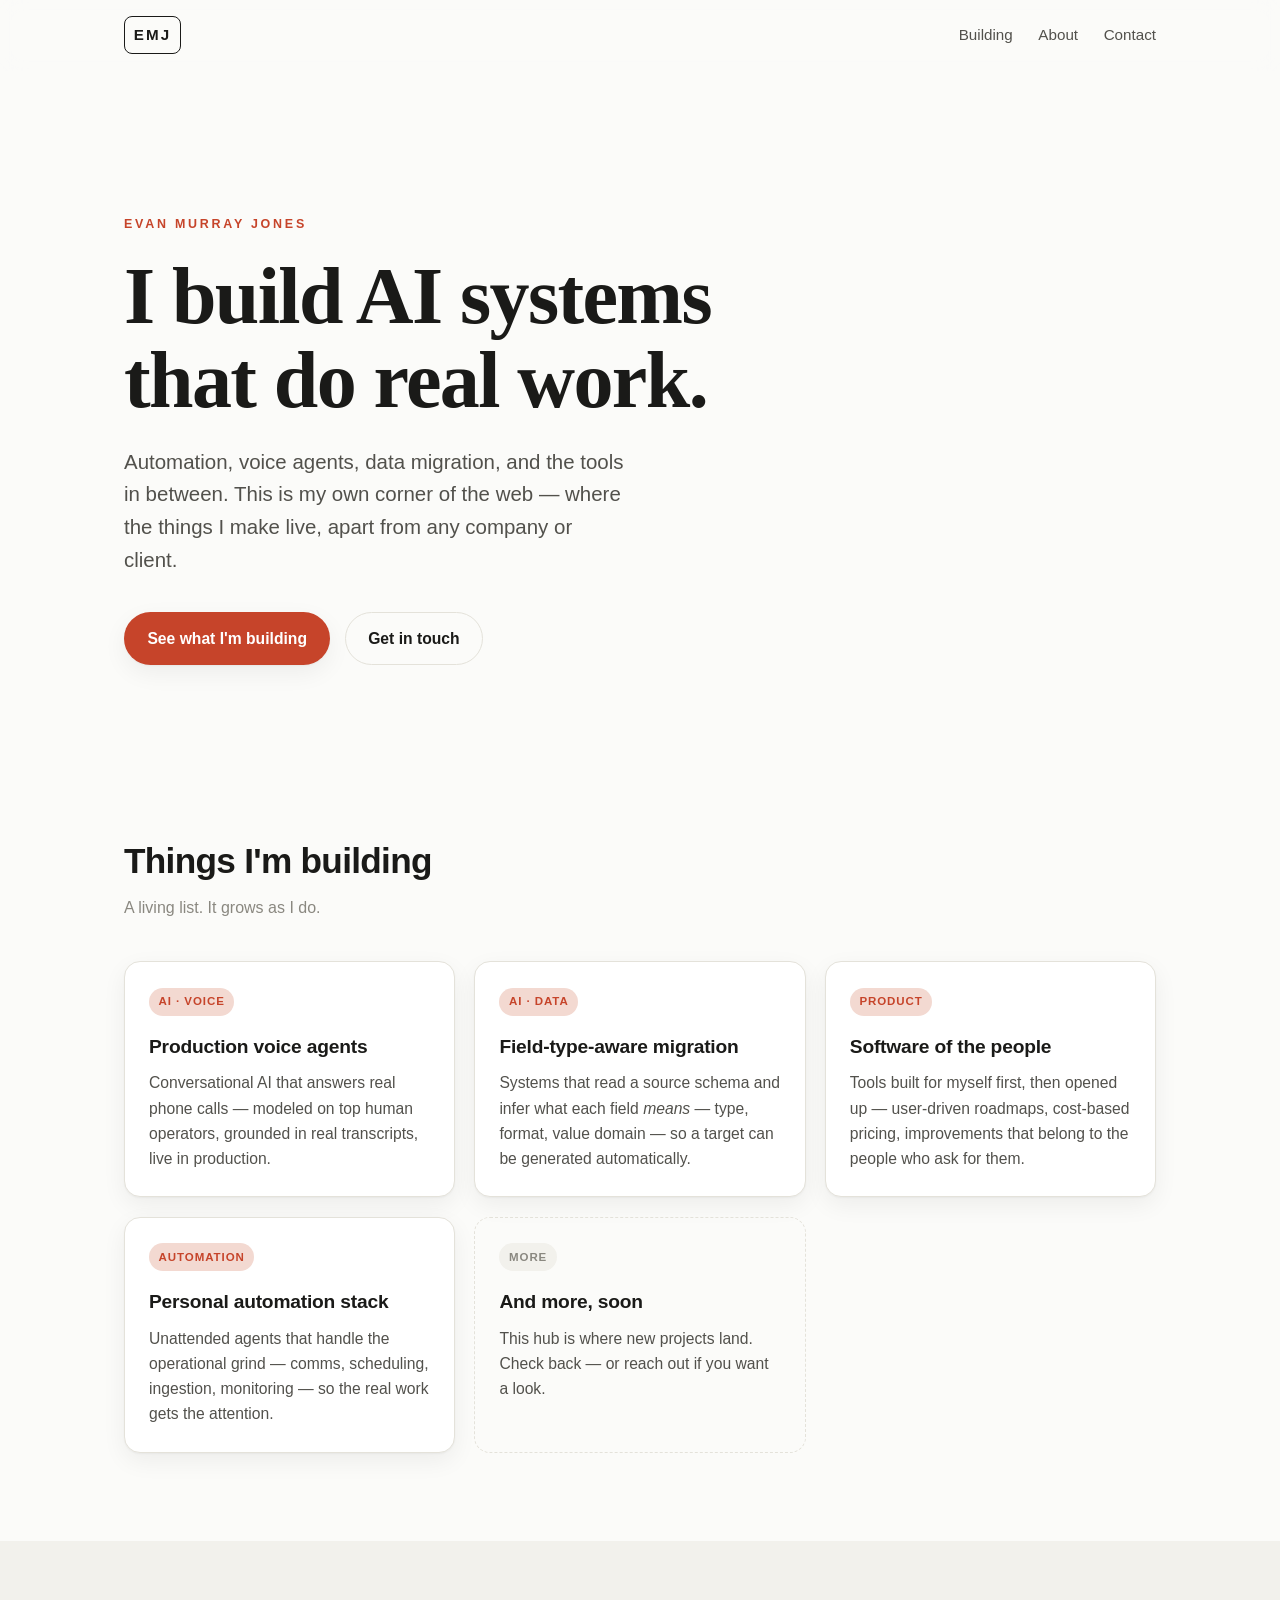
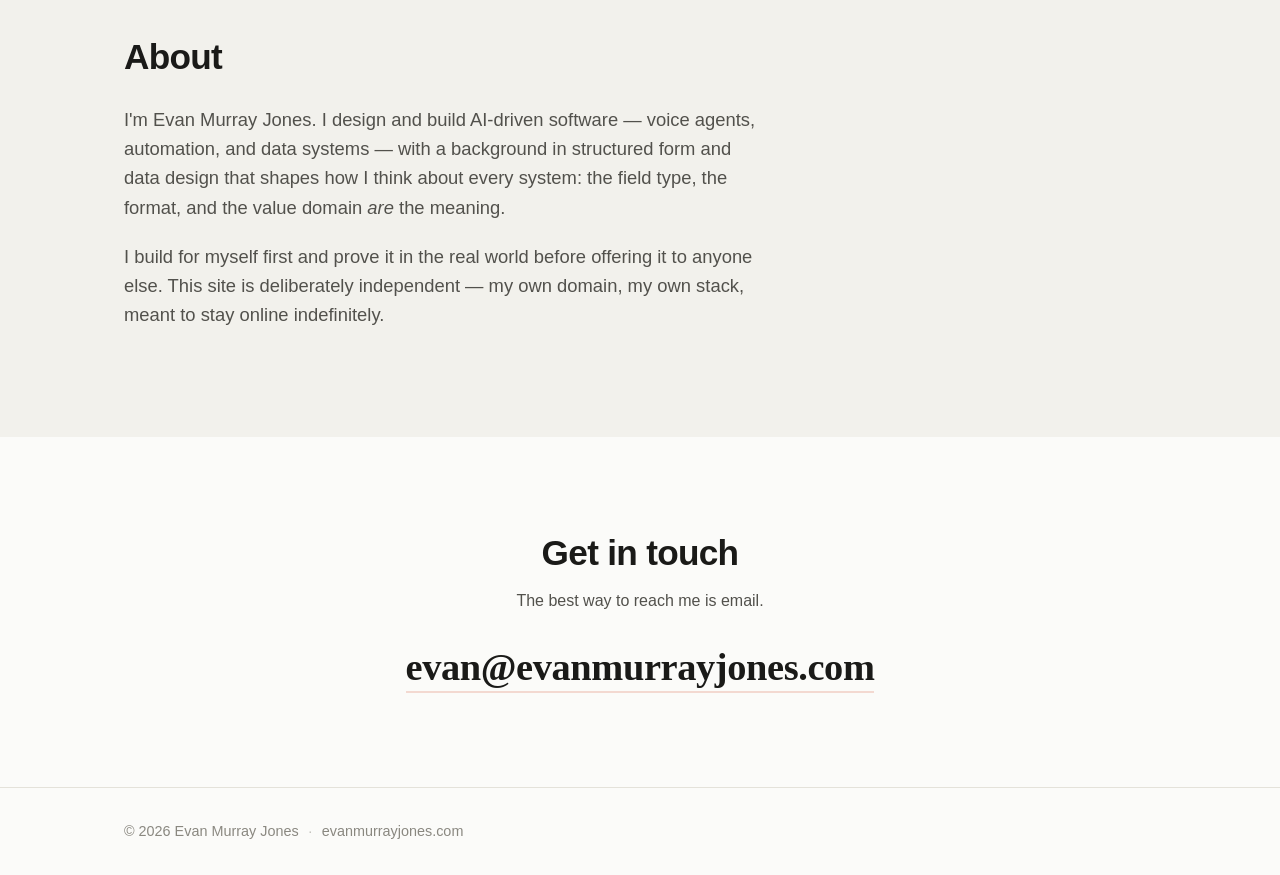
==== index.html @ 3e1c631c "Initial site: personal hub landing for evanmurrayjones.com Static, no-build HTML/CSS. Light/dark awa" ====
<!doctype html>
<html lang="en">
<head>
  <meta charset="utf-8" />
  <meta name="viewport" content="width=device-width, initial-scale=1" />
  <title>Evan Murray Jones</title>
  <meta name="description" content="Evan Murray Jones — builder of AI systems and automation. Personal home for the things I make." />
  <meta name="author" content="Evan Murray Jones" />

  <!-- Open Graph / social -->
  <meta property="og:type" content="website" />
  <meta property="og:title" content="Evan Murray Jones" />
  <meta property="og:description" content="Builder of AI systems and automation. Personal home for the things I make." />
  <meta property="og:url" content="https://evanmurrayjones.com" />

  <link rel="icon" href="data:image/svg+xml,<svg xmlns='http://www.w3.org/2000/svg' viewBox='0 0 100 100'><text y='.9em' font-size='90'>⚡</text></svg>" />
  <link rel="preconnect" href="https://fonts.googleapis.com" />
  <link rel="stylesheet" href="styles.css" />
</head>
<body>
  <a class="skip" href="#main">Skip to content</a>

  <header class="site-header">
    <nav class="nav" aria-label="Primary">
      <a class="brand" href="/">EMJ</a>
      <div class="nav-links">
        <a href="#building">Building</a>
        <a href="#about">About</a>
        <a href="#contact">Contact</a>
      </div>
    </nav>
  </header>

  <main id="main">
    <!-- HERO -->
    <section class="hero" aria-labelledby="hero-title">
      <p class="eyebrow">Evan Murray Jones</p>
      <h1 id="hero-title">I build AI systems<br />that do real work.</h1>
      <p class="lede">
        Automation, voice agents, data migration, and the tools in between.
        This is my own corner of the web — where the things I make live,
        apart from any company or client.
      </p>
      <div class="hero-actions">
        <a class="btn btn-primary" href="#building">See what I'm building</a>
        <a class="btn btn-ghost" href="mailto:evan@evanmurrayjones.com">Get in touch</a>
      </div>
    </section>

    <!-- BUILDING -->
    <section id="building" class="section" aria-labelledby="building-title">
      <div class="section-head">
        <h2 id="building-title">Things I'm building</h2>
        <p class="section-sub">A living list. It grows as I do.</p>
      </div>

      <div class="grid">
        <article class="card">
          <div class="card-top">
            <span class="tag">AI · Voice</span>
          </div>
          <h3>Production voice agents</h3>
          <p>Conversational AI that answers real phone calls — modeled on top human operators, grounded in real transcripts, live in production.</p>
        </article>

        <article class="card">
          <div class="card-top">
            <span class="tag">AI · Data</span>
          </div>
          <h3>Field-type-aware migration</h3>
          <p>Systems that read a source schema and infer what each field <em>means</em> — type, format, value domain — so a target can be generated automatically.</p>
        </article>

        <article class="card">
          <div class="card-top">
            <span class="tag">Product</span>
          </div>
          <h3>Software of the people</h3>
          <p>Tools built for myself first, then opened up — user-driven roadmaps, cost-based pricing, improvements that belong to the people who ask for them.</p>
        </article>

        <article class="card">
          <div class="card-top">
            <span class="tag">Automation</span>
          </div>
          <h3>Personal automation stack</h3>
          <p>Unattended agents that handle the operational grind — comms, scheduling, ingestion, monitoring — so the real work gets the attention.</p>
        </article>

        <article class="card card-add">
          <div class="card-top">
            <span class="tag tag-muted">More</span>
          </div>
          <h3>And more, soon</h3>
          <p>This hub is where new projects land. Check back — or reach out if you want a look.</p>
        </article>
      </div>
    </section>

    <!-- ABOUT -->
    <section id="about" class="section section-about" aria-labelledby="about-title">
      <div class="about-wrap">
        <h2 id="about-title">About</h2>
        <p>
          I'm Evan Murray Jones. I design and build AI-driven software — voice
          agents, automation, and data systems — with a background in structured
          form and data design that shapes how I think about every system:
          the field type, the format, and the value domain <em>are</em> the meaning.
        </p>
        <p>
          I build for myself first and prove it in the real world before offering
          it to anyone else. This site is deliberately independent — my own domain,
          my own stack, meant to stay online indefinitely.
        </p>
      </div>
    </section>

    <!-- CONTACT -->
    <section id="contact" class="section section-contact" aria-labelledby="contact-title">
      <h2 id="contact-title">Get in touch</h2>
      <p class="contact-lede">The best way to reach me is email.</p>
      <a class="email-link" href="mailto:evan@evanmurrayjones.com">evan@evanmurrayjones.com</a>
    </section>
  </main>

  <footer class="site-footer">
    <div class="footer-inner">
      <span>© <span id="year">2026</span> Evan Murray Jones</span>
      <span class="footer-dot">·</span>
      <span>evanmurrayjones.com</span>
    </div>
  </footer>

  <script>
    document.getElementById('year').textContent = new Date().getFullYear();
  </script>
</body>
</html>
---- styles.css ----
/* ===========================================================
   Evan Murray Jones — personal hub
   Plain CSS, no build step. Light/dark aware.
   =========================================================== */

:root {
  --bg: #fbfbf9;
  --bg-soft: #f2f1ec;
  --surface: #ffffff;
  --text: #1a1a18;
  --text-soft: #52514c;
  --text-faint: #8a8880;
  --border: #e4e2da;
  --accent: #c6442a;        /* warm, confident red-clay */
  --accent-soft: #f3d9d1;
  --ring: rgba(198, 68, 42, 0.35);
  --shadow: 0 1px 2px rgba(20,20,18,.04), 0 8px 24px rgba(20,20,18,.06);
  --radius: 16px;
  --maxw: 1080px;
  --font: -apple-system, BlinkMacSystemFont, "Segoe UI", Roboto, Helvetica, Arial, sans-serif;
  --serif: "Iowan Old Style", "Palatino Linotype", Palatino, Georgia, "Times New Roman", serif;
}

@media (prefers-color-scheme: dark) {
  :root {
    --bg: #15140f;
    --bg-soft: #1d1c16;
    --surface: #211f19;
    --text: #f3f1ea;
    --text-soft: #c3c0b5;
    --text-faint: #8d8a7e;
    --border: #322f27;
    --accent: #e8714f;
    --accent-soft: #3a241c;
    --ring: rgba(232, 113, 79, 0.4);
    --shadow: 0 1px 2px rgba(0,0,0,.3), 0 10px 30px rgba(0,0,0,.35);
  }
}

* { box-sizing: border-box; }

html { scroll-behavior: smooth; -webkit-text-size-adjust: 100%; }

body {
  margin: 0;
  font-family: var(--font);
  background: var(--bg);
  color: var(--text);
  line-height: 1.6;
  -webkit-font-smoothing: antialiased;
  text-rendering: optimizeLegibility;
}

a { color: inherit; text-decoration: none; }

::selection { background: var(--accent-soft); color: var(--text); }

:focus-visible {
  outline: 3px solid var(--ring);
  outline-offset: 2px;
  border-radius: 6px;
}

.skip {
  position: absolute;
  left: -999px;
  top: 0;
  background: var(--accent);
  color: #fff;
  padding: .6rem 1rem;
  z-index: 100;
}
.skip:focus { left: 1rem; top: 1rem; }

/* ---------- Header / nav ---------- */
.site-header {
  position: sticky;
  top: 0;
  z-index: 40;
  backdrop-filter: saturate(180%) blur(12px);
  background: color-mix(in srgb, var(--bg) 82%, transparent);
  border-bottom: 1px solid transparent;
  transition: border-color .2s;
}
@supports not (backdrop-filter: blur(1px)) {
  .site-header { background: var(--bg); }
}
.nav {
  max-width: var(--maxw);
  margin: 0 auto;
  padding: 1rem 1.5rem;
  display: flex;
  align-items: center;
  justify-content: space-between;
}
.brand {
  font-weight: 800;
  letter-spacing: .14em;
  font-size: .95rem;
  padding: .35rem .55rem;
  border: 1.5px solid var(--text);
  border-radius: 8px;
}
.nav-links { display: flex; gap: 1.6rem; font-size: .95rem; color: var(--text-soft); }
.nav-links a { position: relative; padding: .25rem 0; }
.nav-links a:hover { color: var(--text); }
.nav-links a::after {
  content: "";
  position: absolute;
  left: 0; bottom: -2px;
  width: 0; height: 2px;
  background: var(--accent);
  transition: width .2s ease;
}
.nav-links a:hover::after { width: 100%; }

/* ---------- Layout helpers ---------- */
.section {
  max-width: var(--maxw);
  margin: 0 auto;
  padding: 5.5rem 1.5rem;
}
.section-head { margin-bottom: 2.5rem; }
h2 {
  font-size: clamp(1.6rem, 3vw, 2.2rem);
  margin: 0 0 .4rem;
  letter-spacing: -.02em;
}
.section-sub { color: var(--text-faint); margin: 0; }

/* ---------- Hero ---------- */
.hero {
  max-width: var(--maxw);
  margin: 0 auto;
  padding: clamp(4rem, 12vw, 9rem) 1.5rem clamp(3rem, 7vw, 5rem);
}
.eyebrow {
  text-transform: uppercase;
  letter-spacing: .22em;
  font-size: .78rem;
  font-weight: 600;
  color: var(--accent);
  margin: 0 0 1.2rem;
}
.hero h1 {
  font-family: var(--serif);
  font-weight: 600;
  font-size: clamp(2.6rem, 7vw, 5rem);
  line-height: 1.05;
  letter-spacing: -.02em;
  margin: 0 0 1.5rem;
}
.lede {
  font-size: clamp(1.1rem, 1.6vw, 1.3rem);
  color: var(--text-soft);
  max-width: 44ch;
  margin: 0 0 2.2rem;
}
.hero-actions { display: flex; flex-wrap: wrap; gap: .9rem; }

.btn {
  display: inline-flex;
  align-items: center;
  gap: .5rem;
  padding: .8rem 1.4rem;
  border-radius: 999px;
  font-weight: 600;
  font-size: .98rem;
  border: 1.5px solid transparent;
  transition: transform .12s ease, box-shadow .2s ease, background .2s ease, border-color .2s;
}
.btn:active { transform: translateY(1px); }
.btn-primary { background: var(--accent); color: #fff; box-shadow: var(--shadow); }
.btn-primary:hover { box-shadow: 0 6px 20px var(--ring); }
.btn-ghost { border-color: var(--border); color: var(--text); }
.btn-ghost:hover { border-color: var(--text); }

/* ---------- Building grid ---------- */
.grid {
  display: grid;
  grid-template-columns: repeat(auto-fill, minmax(260px, 1fr));
  gap: 1.2rem;
}
.card {
  background: var(--surface);
  border: 1px solid var(--border);
  border-radius: var(--radius);
  padding: 1.6rem 1.5rem;
  box-shadow: var(--shadow);
  transition: transform .15s ease, border-color .2s ease;
}
.card:hover { transform: translateY(-3px); border-color: color-mix(in srgb, var(--accent) 40%, var(--border)); }
.card-top { margin-bottom: 1rem; }
.tag {
  display: inline-block;
  font-size: .72rem;
  font-weight: 700;
  letter-spacing: .08em;
  text-transform: uppercase;
  color: var(--accent);
  background: var(--accent-soft);
  padding: .3rem .6rem;
  border-radius: 999px;
}
.tag-muted { color: var(--text-faint); background: var(--bg-soft); }
.card h3 { margin: 0 0 .5rem; font-size: 1.2rem; letter-spacing: -.01em; }
.card p { margin: 0; color: var(--text-soft); font-size: .98rem; }
.card-add { border-style: dashed; background: transparent; box-shadow: none; }

/* ---------- About ---------- */
.section-about { background: var(--bg-soft); max-width: none; }
.about-wrap {
  max-width: var(--maxw);
  margin: 0 auto;
  padding: 0;
}
.section-about { padding-left: 0; padding-right: 0; }
.about-wrap { padding: 0 1.5rem; }
.about-wrap h2 { margin-bottom: 1.2rem; }
.about-wrap p {
  font-size: 1.15rem;
  color: var(--text-soft);
  max-width: 62ch;
  margin: 0 0 1.2rem;
}

/* ---------- Contact ---------- */
.section-contact { text-align: center; }
.contact-lede { color: var(--text-soft); margin: 0 0 1.5rem; }
.email-link {
  font-family: var(--serif);
  font-size: clamp(1.4rem, 4vw, 2.4rem);
  font-weight: 600;
  letter-spacing: -.01em;
  border-bottom: 2px solid var(--accent-soft);
  padding-bottom: .15rem;
  transition: border-color .2s;
}
.email-link:hover { border-color: var(--accent); }

/* ---------- Footer ---------- */
.site-footer {
  border-top: 1px solid var(--border);
  color: var(--text-faint);
  font-size: .9rem;
}
.footer-inner {
  max-width: var(--maxw);
  margin: 0 auto;
  padding: 2rem 1.5rem;
  display: flex;
  gap: .6rem;
  align-items: center;
  flex-wrap: wrap;
}
.footer-dot { opacity: .5; }

/* ---------- Motion ---------- */
@media (prefers-reduced-motion: reduce) {
  * { scroll-behavior: auto !important; transition: none !important; }
}

/* ---------- Small screens ---------- */
@media (max-width: 560px) {
  .nav-links { gap: 1rem; font-size: .88rem; }
  .section { padding: 4rem 1.25rem; }
  .btn { flex: 1 1 auto; justify-content: center; }
}
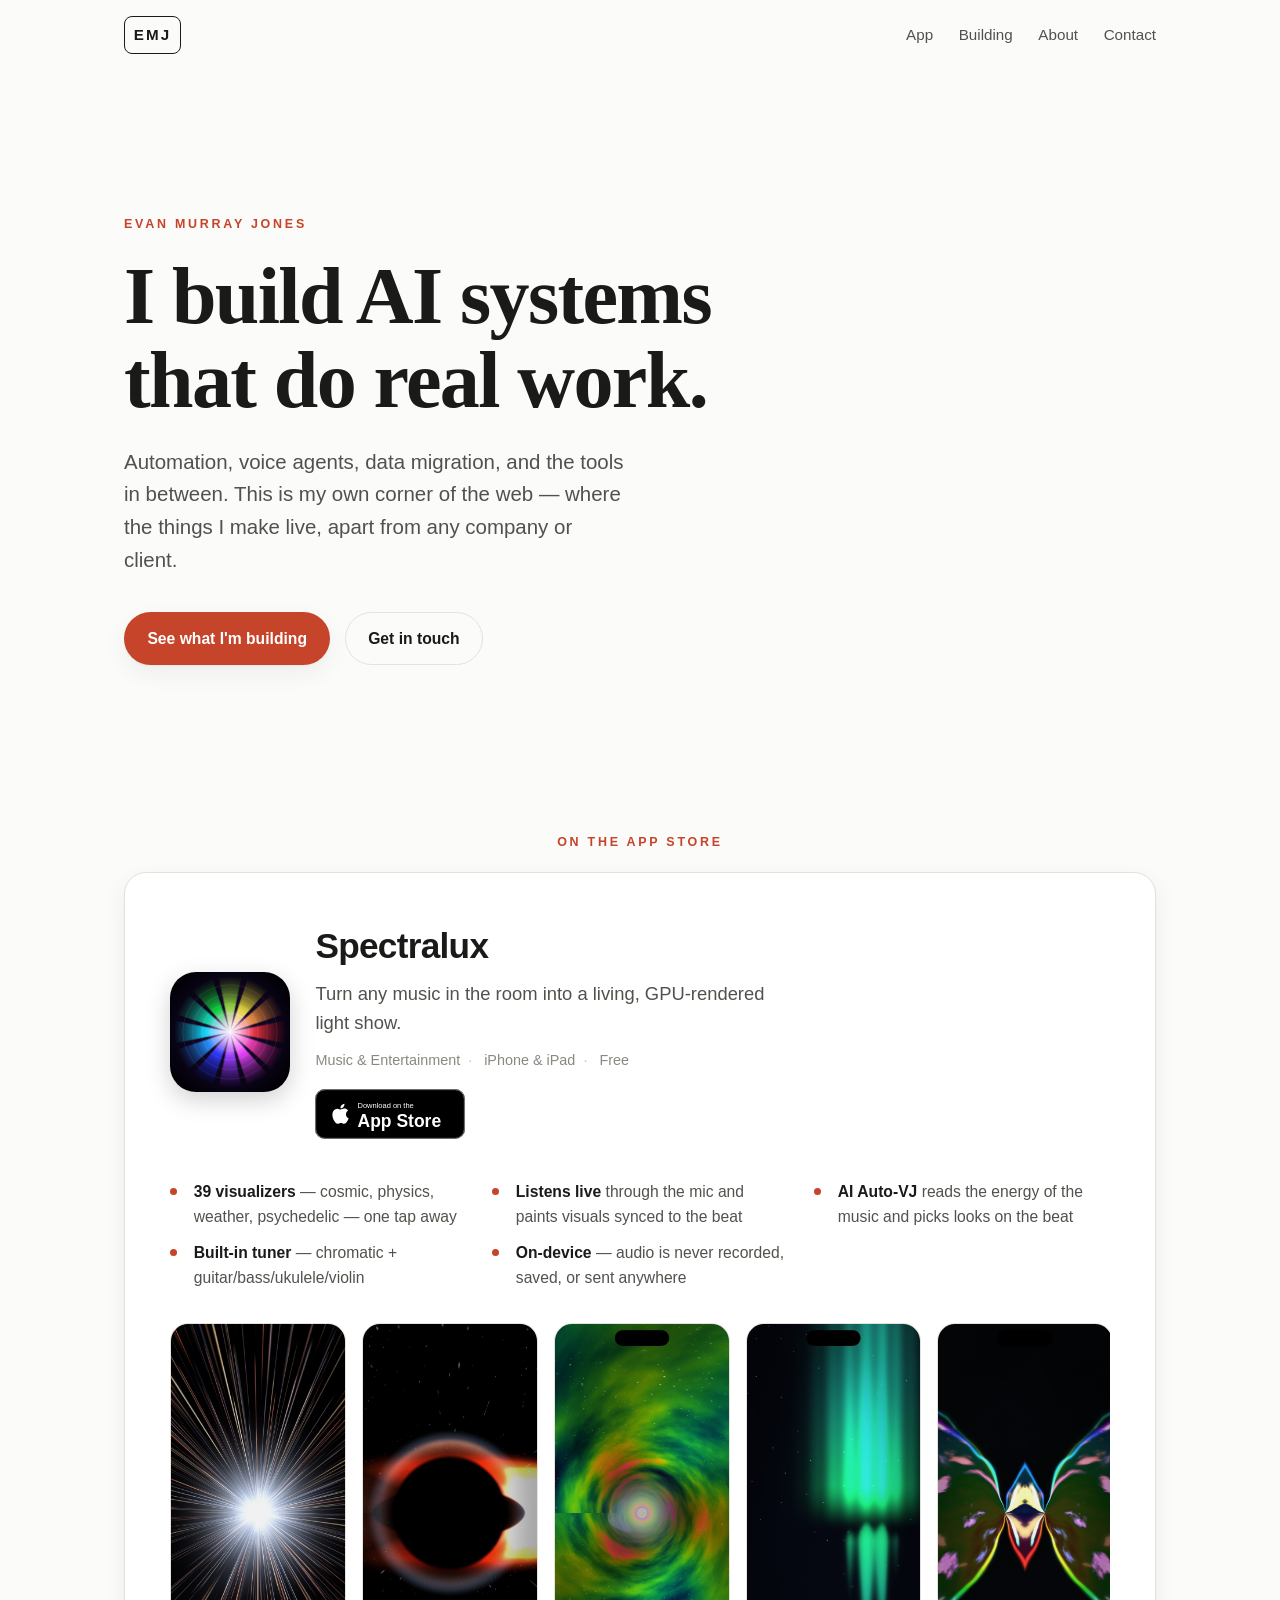
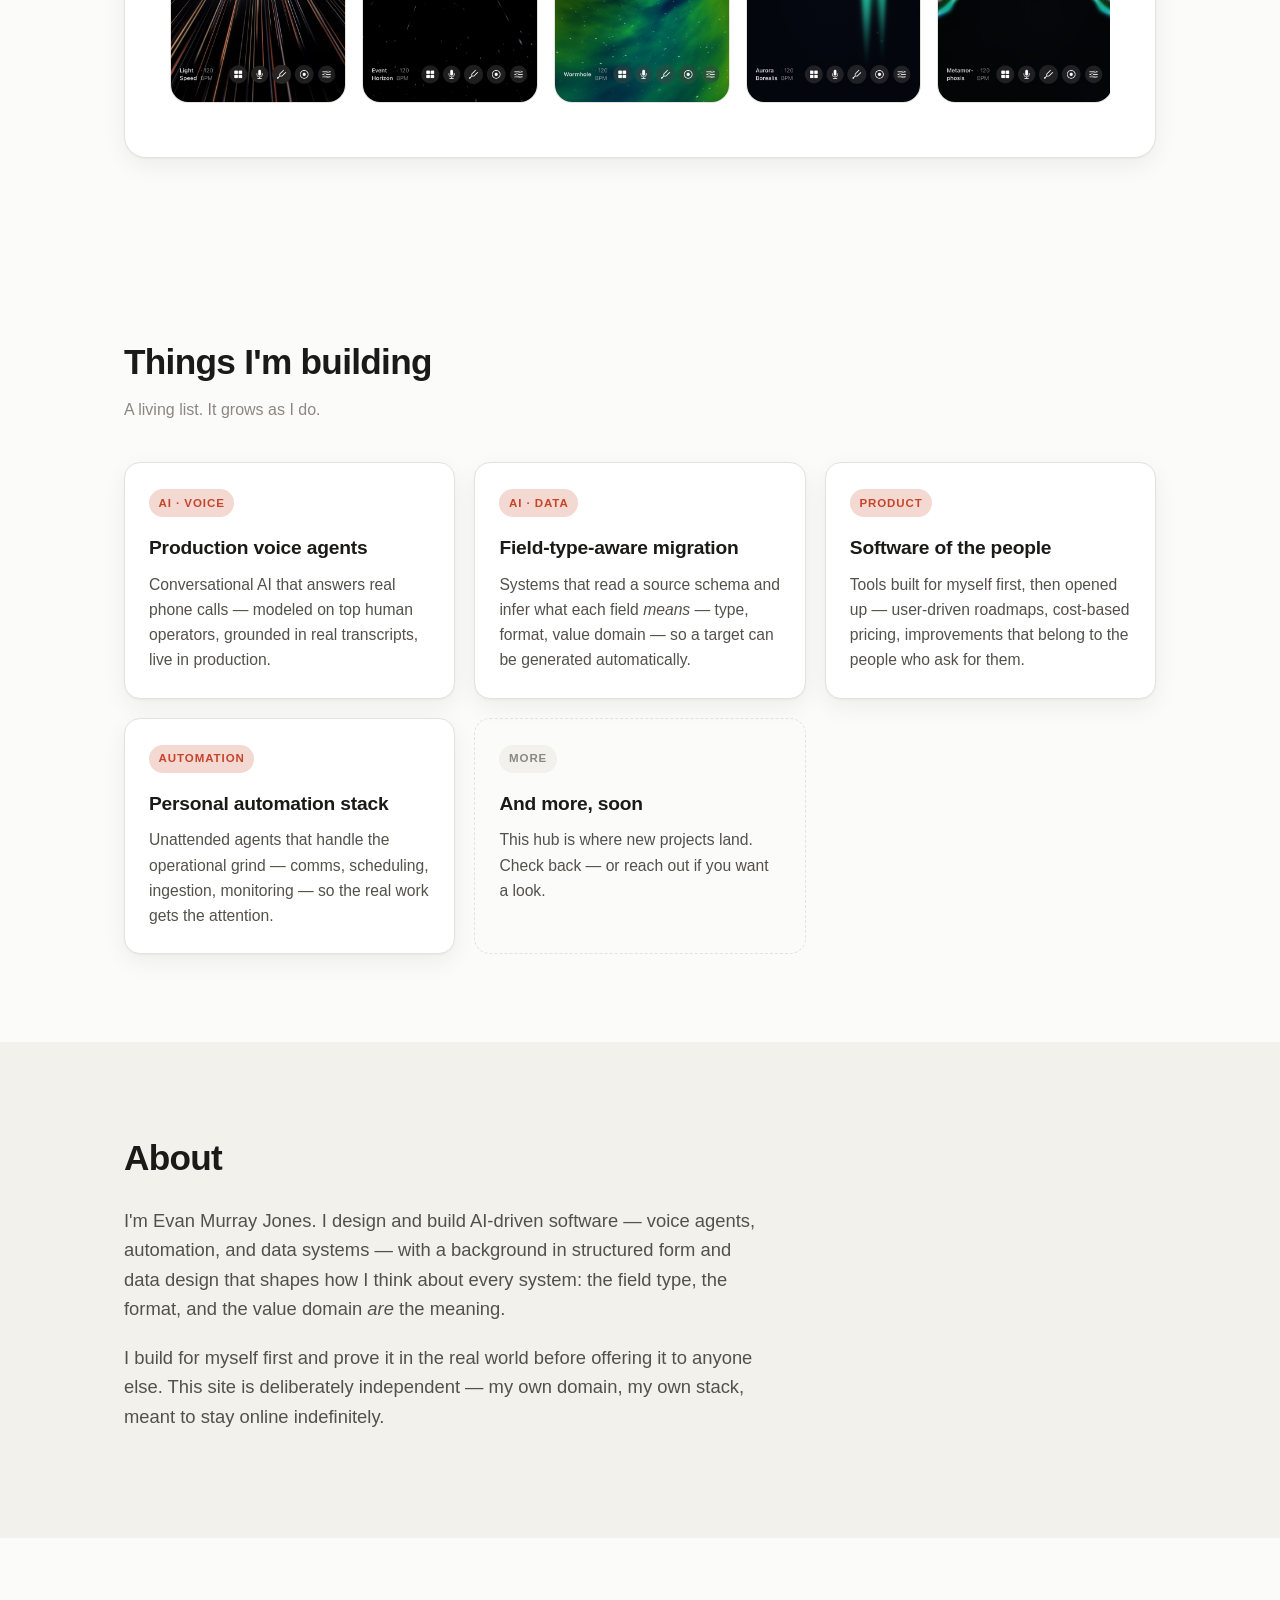
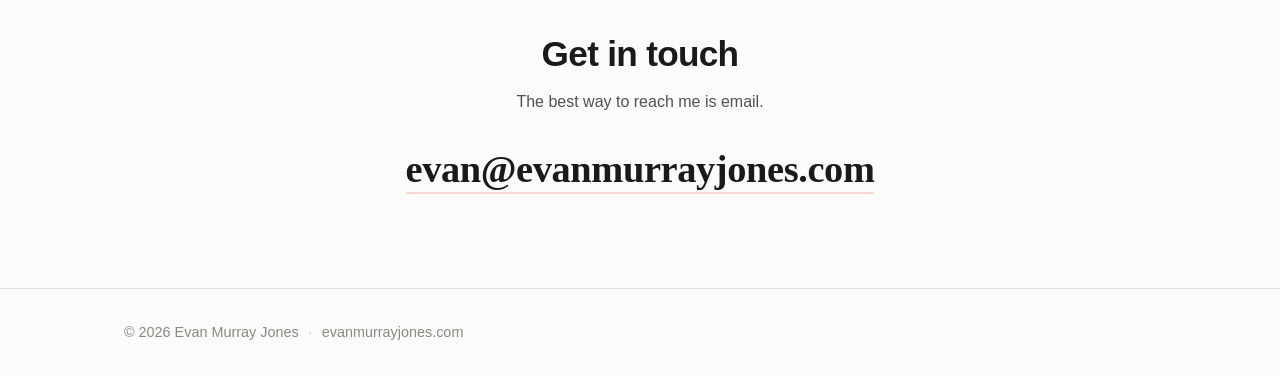
==== commit 41b926b0: "Add Spectralux App Store feature section Icon + screenshots stored locally for durability. Links to " ====
--- a/index.html
+++ b/index.html
@@ -24,6 +24,7 @@
     <nav class="nav" aria-label="Primary">
       <a class="brand" href="/">EMJ</a>
       <div class="nav-links">
+        <a href="#app">App</a>
         <a href="#building">Building</a>
         <a href="#about">About</a>
         <a href="#contact">Contact</a>
@@ -44,6 +45,52 @@
       <div class="hero-actions">
         <a class="btn btn-primary" href="#building">See what I'm building</a>
         <a class="btn btn-ghost" href="mailto:evan@evanmurrayjones.com">Get in touch</a>
+      </div>
+    </section>
+
+    <!-- FEATURED APP -->
+    <section id="app" class="section section-app" aria-labelledby="app-title">
+      <p class="eyebrow eyebrow-center">On the App Store</p>
+      <div class="app-card">
+        <div class="app-head">
+          <img class="app-icon" src="assets/spectralux/icon.png" width="120" height="120"
+               alt="Spectralux app icon" />
+          <div class="app-head-text">
+            <h2 id="app-title">Spectralux</h2>
+            <p class="app-tagline">Turn any music in the room into a living, GPU-rendered light show.</p>
+            <div class="app-meta">
+              <span>Music &amp; Entertainment</span><span class="dot">·</span>
+              <span>iPhone &amp; iPad</span><span class="dot">·</span>
+              <span>Free</span>
+            </div>
+            <a class="appstore-badge" href="https://apps.apple.com/us/app/spectralux/id6820929605"
+               target="_blank" rel="noopener" aria-label="Download Spectralux on the App Store">
+              <svg viewBox="0 0 120 40" width="150" height="50" role="img" aria-hidden="true">
+                <rect width="120" height="40" rx="8" fill="#000"/>
+                <rect x="0.5" y="0.5" width="119" height="39" rx="7.5" fill="none" stroke="#a6a6a6" stroke-width="0.6"/>
+                <path fill="#fff" d="M24.77 20.3c-.02-2.02 1.65-2.99 1.72-3.04-0.94-1.37-2.4-1.56-2.92-1.58-1.24-.13-2.42.73-3.05.73-.63 0-1.6-.72-2.63-.7-1.35.02-2.6.79-3.3 1.99-1.41 2.44-.36 6.05 1.01 8.03.67.97 1.47 2.06 2.51 2.02 1.01-.04 1.39-.65 2.61-.65 1.21 0 1.56.65 2.62.63 1.08-.02 1.77-.98 2.43-1.96.77-1.12 1.09-2.21 1.1-2.27-.02-.01-2.1-.81-2.12-3.21zm-2.01-5.9c.55-.67.92-1.6.82-2.53-.79.03-1.77.53-2.34 1.19-.51.58-.96 1.53-.84 2.42.88.07 1.79-.45 2.36-1.08z"/>
+                <text x="34" y="15" fill="#fff" font-family="-apple-system,Helvetica,Arial,sans-serif" font-size="6">Download on the</text>
+                <text x="34" y="30" fill="#fff" font-family="-apple-system,Helvetica,Arial,sans-serif" font-size="14" font-weight="600">App Store</text>
+              </svg>
+            </a>
+          </div>
+        </div>
+
+        <ul class="app-features">
+          <li><strong>39 visualizers</strong> — cosmic, physics, weather, psychedelic — one tap away</li>
+          <li><strong>Listens live</strong> through the mic and paints visuals synced to the beat</li>
+          <li><strong>AI Auto-VJ</strong> reads the energy of the music and picks looks on the beat</li>
+          <li><strong>Built-in tuner</strong> — chromatic + guitar/bass/ukulele/violin</li>
+          <li><strong>On-device</strong> — audio is never recorded, saved, or sent anywhere</li>
+        </ul>
+
+        <div class="app-shots" aria-label="Spectralux screenshots">
+          <img src="assets/spectralux/shot1.jpg" loading="lazy" alt="Spectralux visualizer screenshot" />
+          <img src="assets/spectralux/shot2.jpg" loading="lazy" alt="Spectralux visualizer screenshot" />
+          <img src="assets/spectralux/shot3.jpg" loading="lazy" alt="Spectralux visualizer screenshot" />
+          <img src="assets/spectralux/shot4.jpg" loading="lazy" alt="Spectralux visualizer screenshot" />
+          <img src="assets/spectralux/shot5.jpg" loading="lazy" alt="Spectralux visualizer screenshot" />
+        </div>
       </div>
     </section>
 
--- a/styles.css
+++ b/styles.css
@@ -175,6 +175,76 @@
 .btn-ghost { border-color: var(--border); color: var(--text); }
 .btn-ghost:hover { border-color: var(--text); }
 
+/* ---------- Featured app ---------- */
+.eyebrow-center { text-align: center; }
+.app-card {
+  background: var(--surface);
+  border: 1px solid var(--border);
+  border-radius: 22px;
+  box-shadow: var(--shadow);
+  padding: clamp(1.6rem, 4vw, 2.8rem);
+}
+.app-head {
+  display: flex;
+  gap: 1.6rem;
+  align-items: center;
+  flex-wrap: wrap;
+}
+.app-icon {
+  width: 120px; height: 120px;
+  border-radius: 26px;
+  box-shadow: 0 8px 24px rgba(0,0,0,.18);
+  flex: 0 0 auto;
+}
+.app-head-text { flex: 1 1 320px; min-width: 260px; }
+.app-head-text h2 { margin: 0 0 .3rem; }
+.app-tagline { font-size: 1.15rem; color: var(--text-soft); margin: 0 0 .7rem; max-width: 46ch; }
+.app-meta { color: var(--text-faint); font-size: .9rem; margin-bottom: 1.1rem; }
+.app-meta .dot { margin: 0 .5rem; opacity: .5; }
+.appstore-badge { display: inline-block; transition: transform .12s ease; }
+.appstore-badge:hover { transform: translateY(-2px); }
+
+.app-features {
+  list-style: none;
+  padding: 0;
+  margin: 2rem 0 0;
+  display: grid;
+  grid-template-columns: repeat(auto-fit, minmax(240px, 1fr));
+  gap: .7rem 1.6rem;
+}
+.app-features li {
+  position: relative;
+  padding-left: 1.5rem;
+  color: var(--text-soft);
+  font-size: .98rem;
+}
+.app-features li::before {
+  content: "";
+  position: absolute; left: 0; top: .55em;
+  width: 7px; height: 7px; border-radius: 50%;
+  background: var(--accent);
+}
+.app-features strong { color: var(--text); font-weight: 600; }
+
+.app-shots {
+  display: flex;
+  gap: 1rem;
+  margin-top: 2rem;
+  overflow-x: auto;
+  padding-bottom: .6rem;
+  scroll-snap-type: x mandatory;
+  -webkit-overflow-scrolling: touch;
+}
+.app-shots img {
+  height: 380px;
+  width: auto;
+  border-radius: 18px;
+  border: 1px solid var(--border);
+  flex: 0 0 auto;
+  scroll-snap-align: start;
+  background: #000;
+}
+
 /* ---------- Building grid ---------- */
 .grid {
   display: grid;
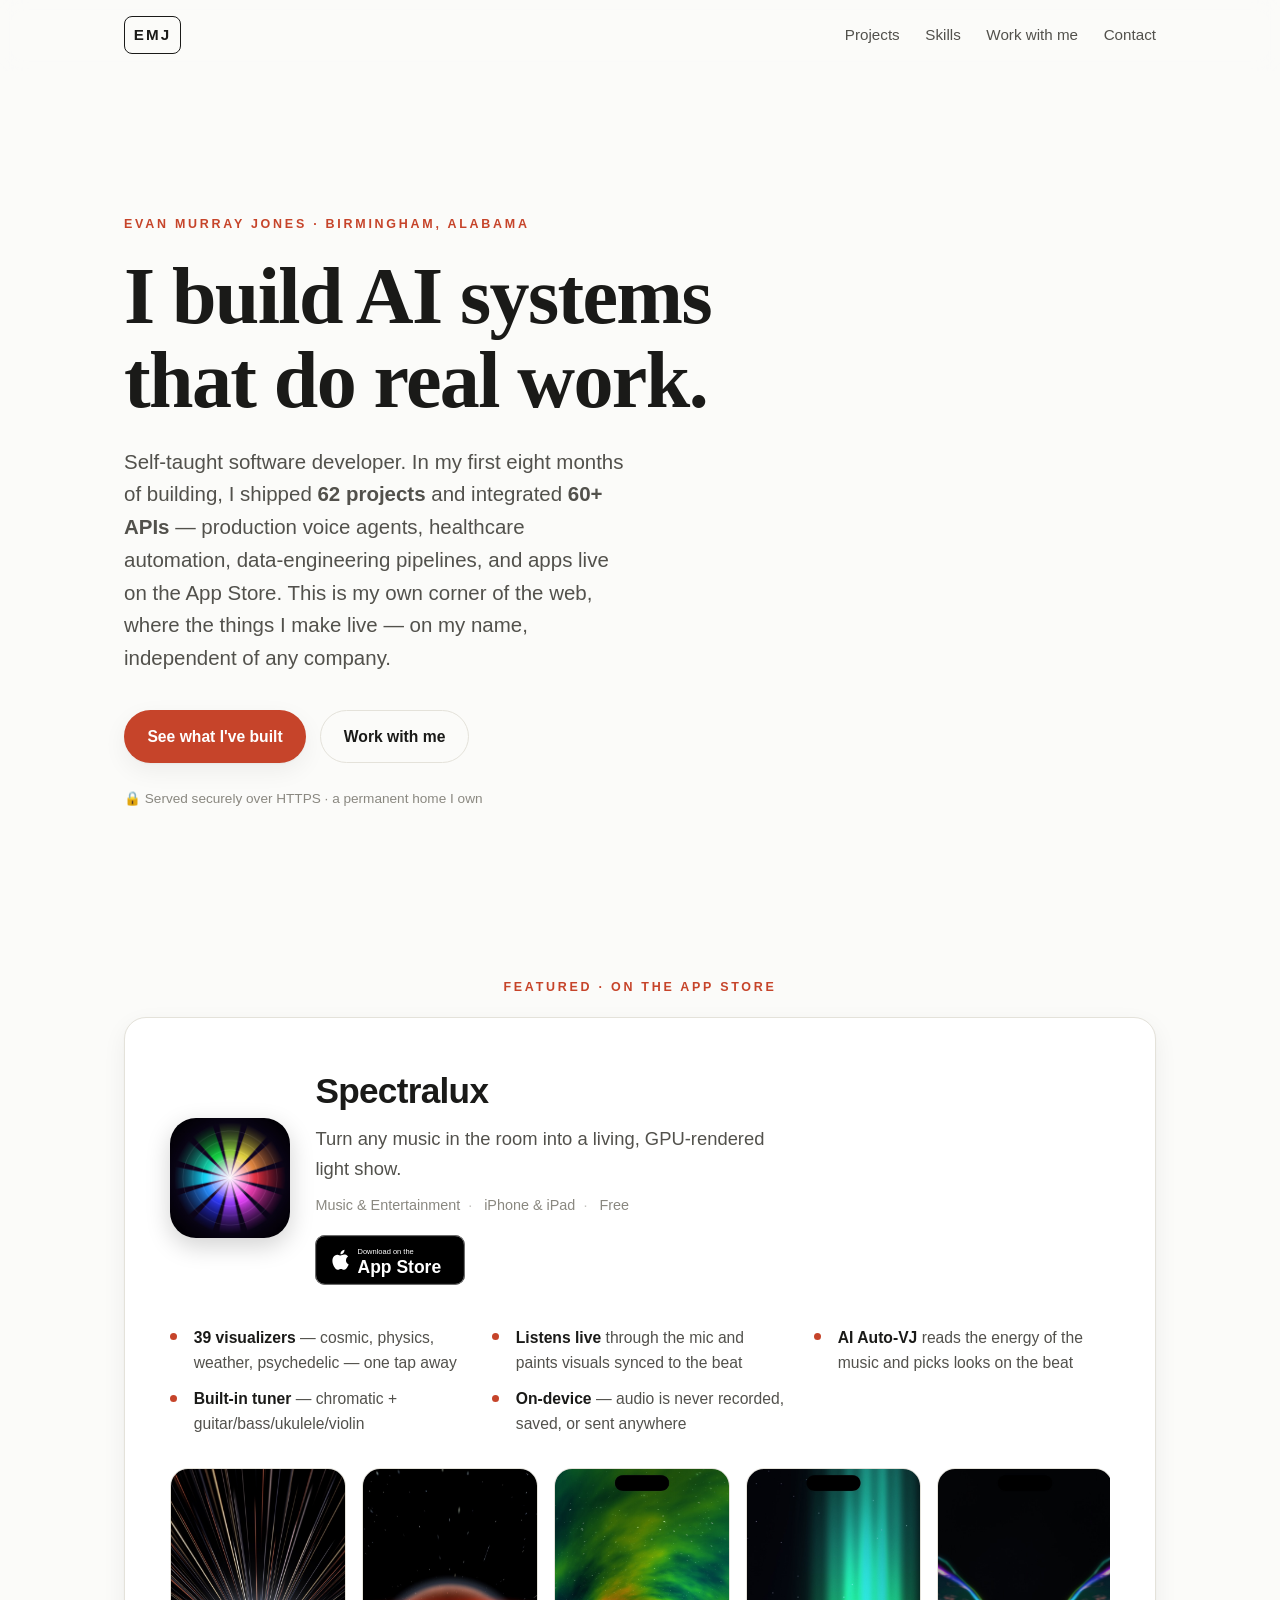
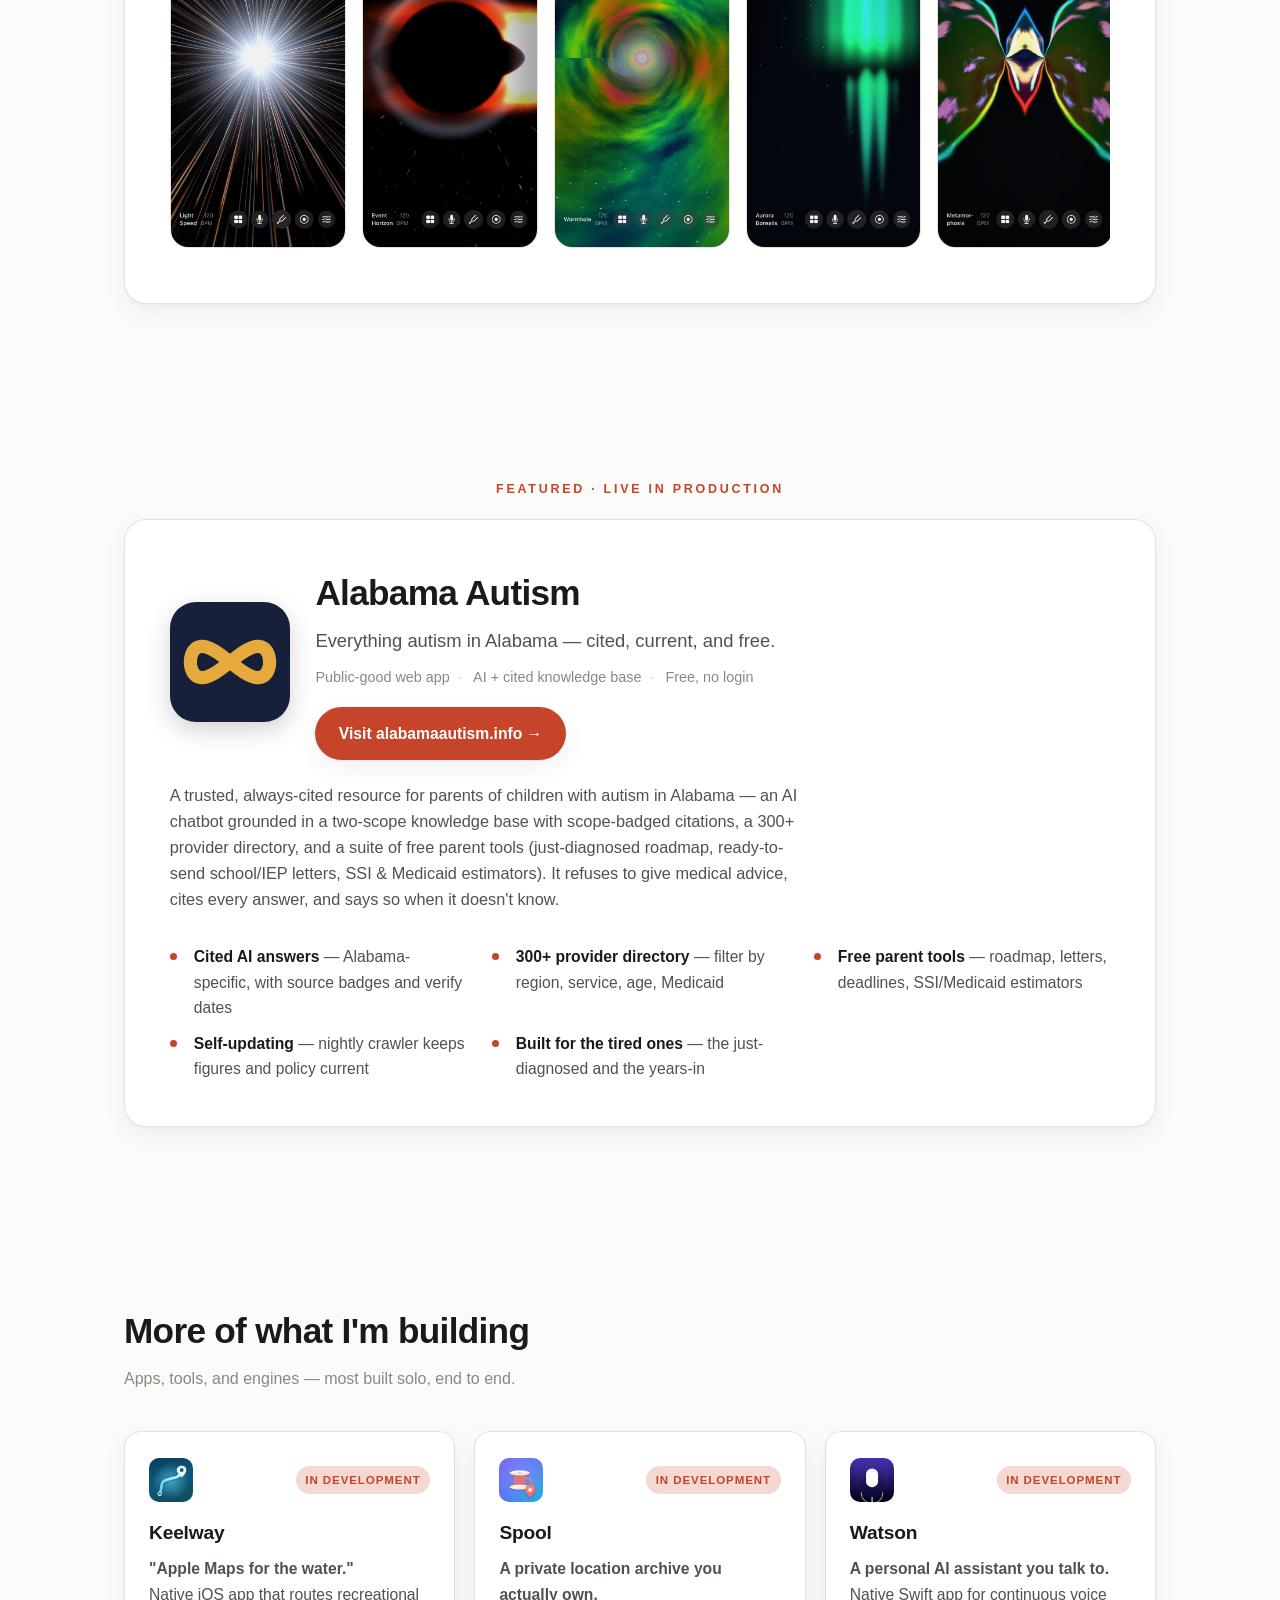
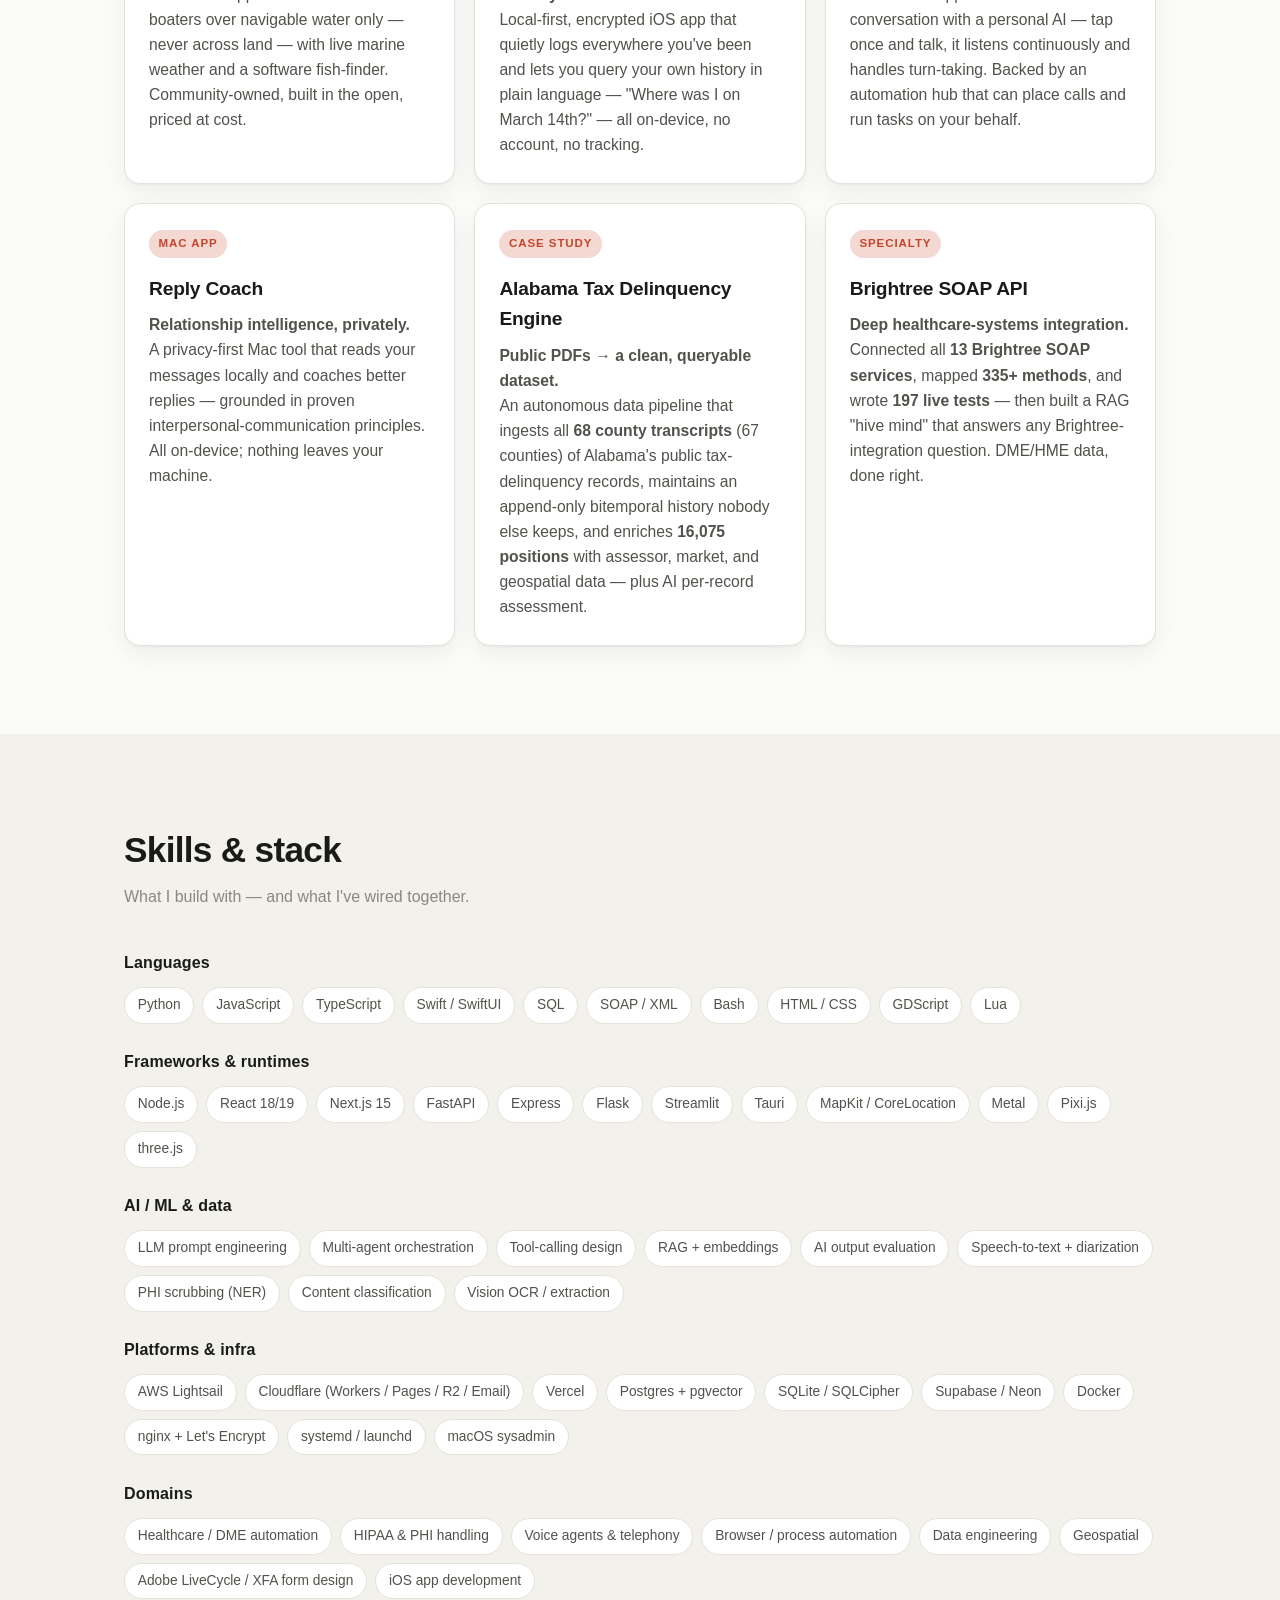
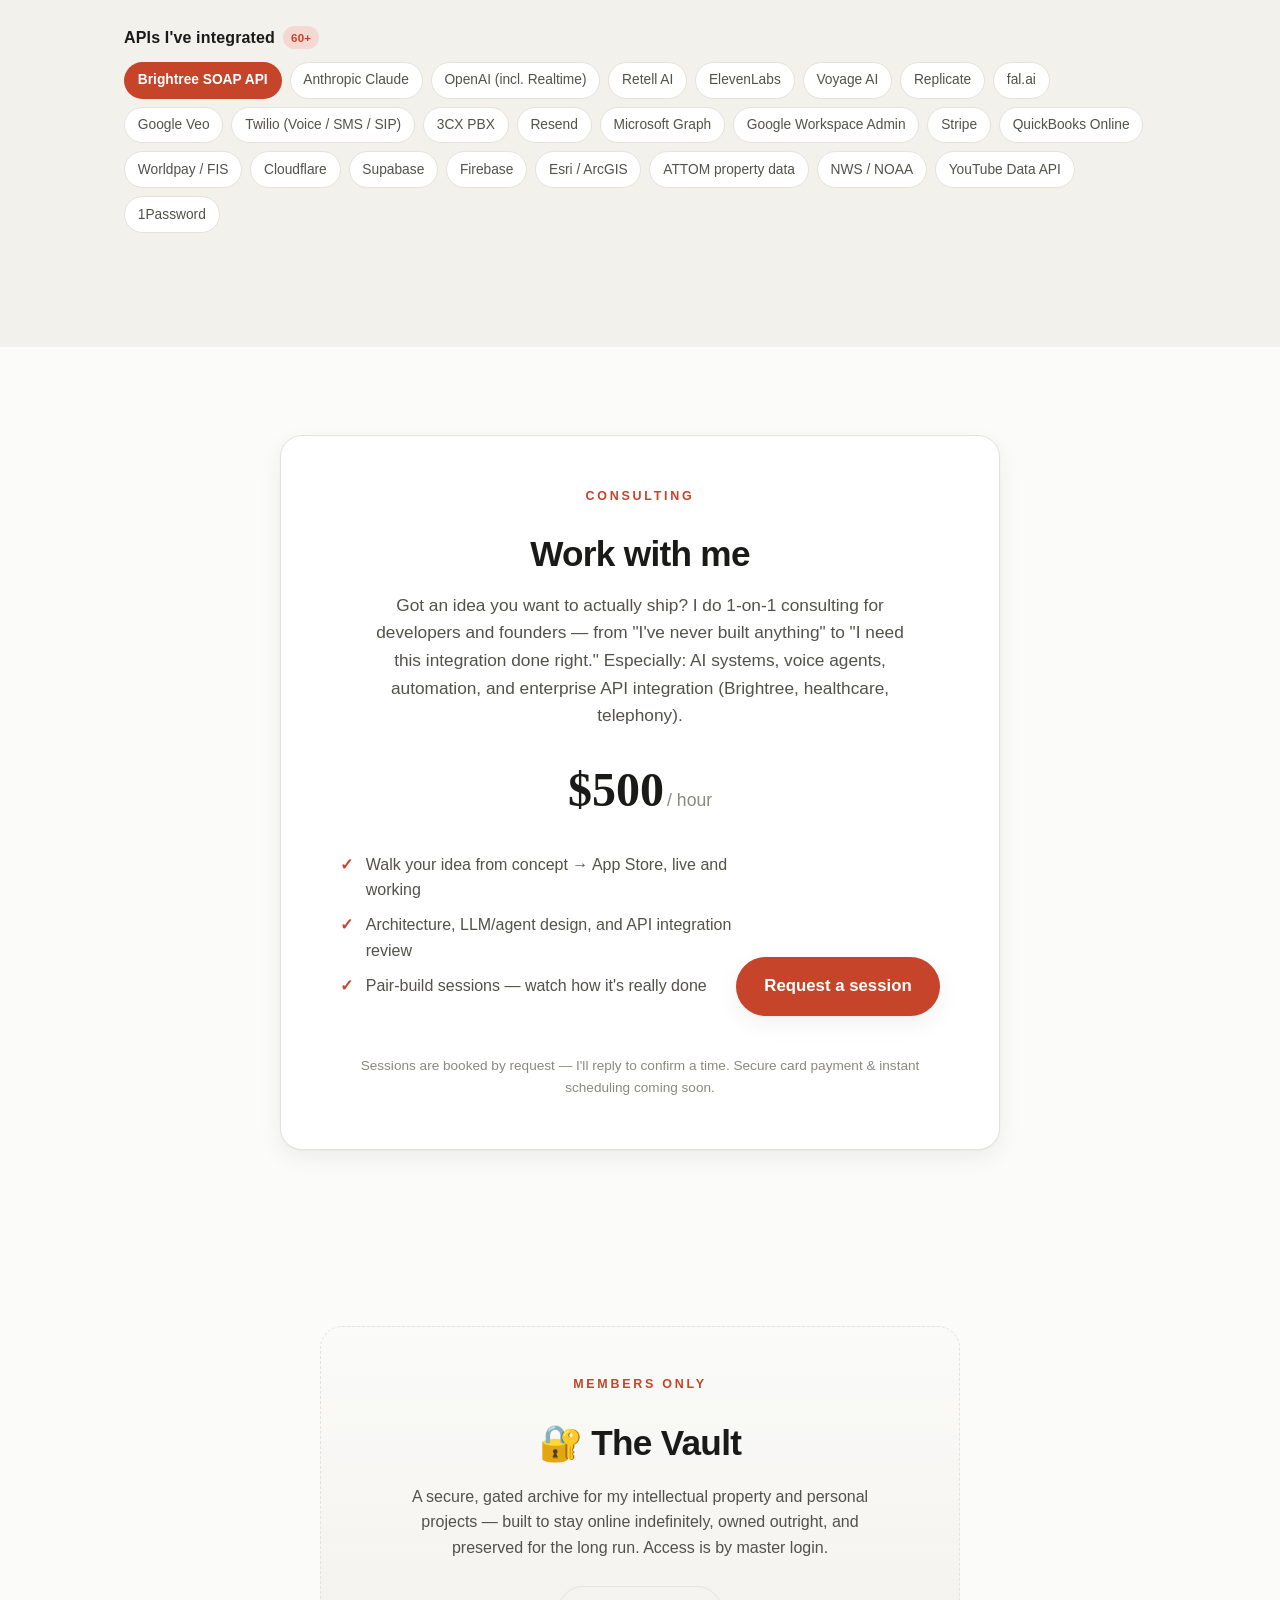
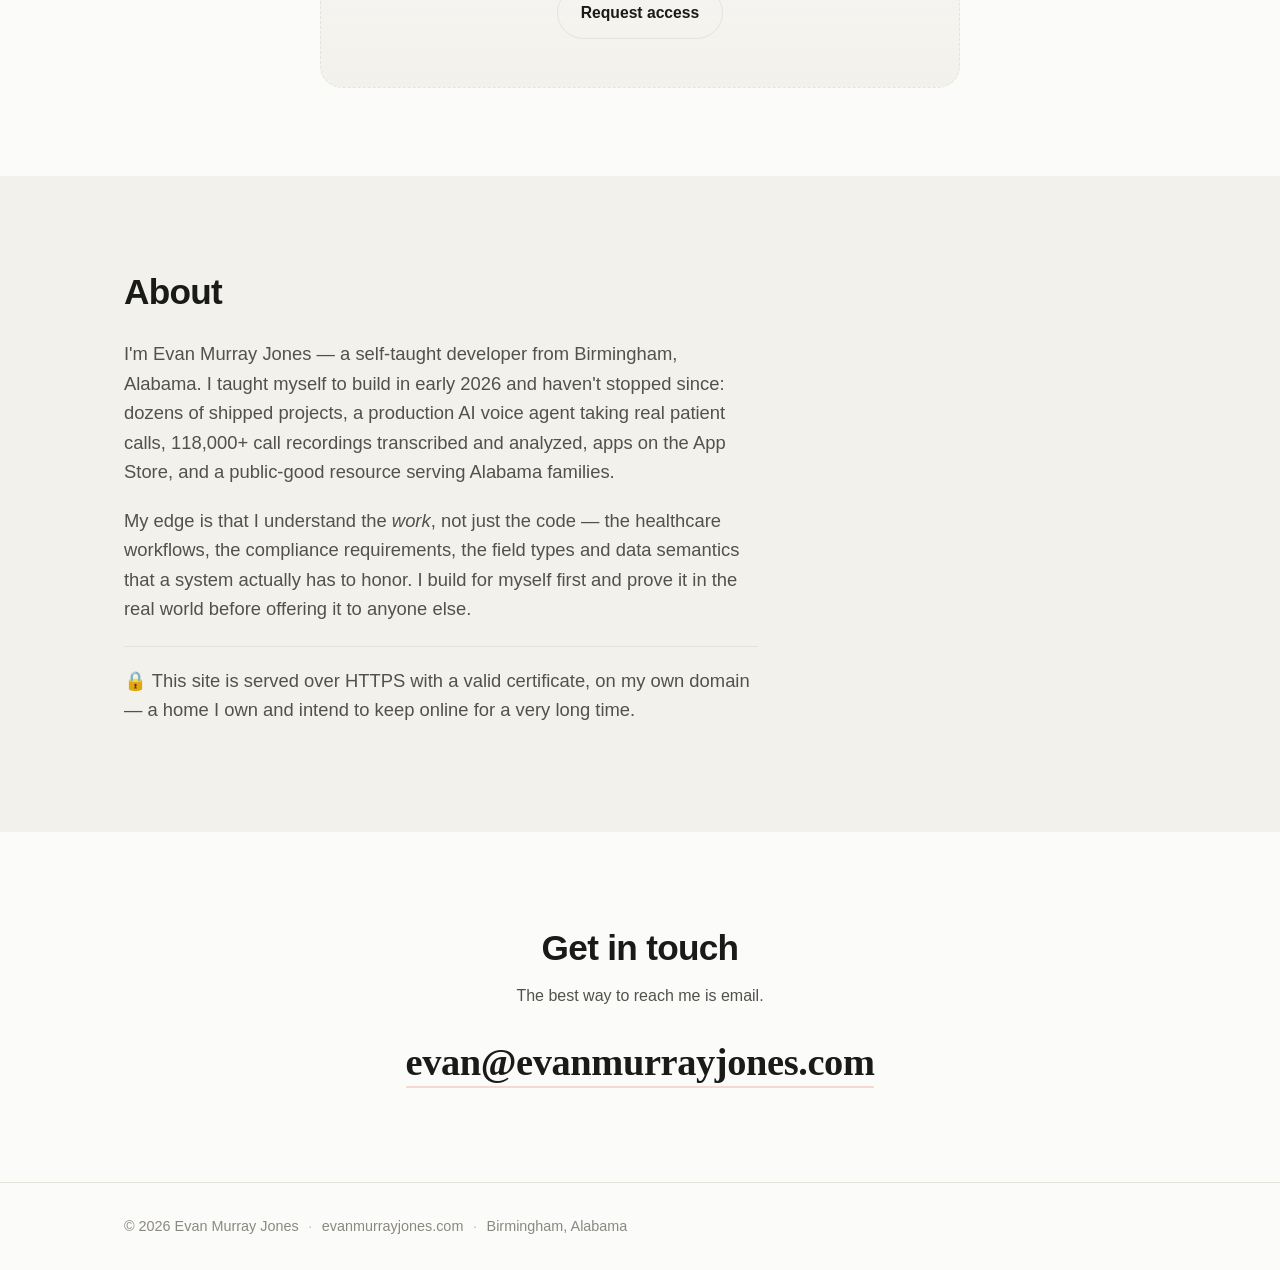
==== commit 6caa1234: "Build full professional site: projects, skills, APIs, consulting, vault Featured showcases (Spectral" ====
--- a/index.html
+++ b/index.html
@@ -3,18 +3,16 @@
 <head>
   <meta charset="utf-8" />
   <meta name="viewport" content="width=device-width, initial-scale=1" />
-  <title>Evan Murray Jones</title>
-  <meta name="description" content="Evan Murray Jones — builder of AI systems and automation. Personal home for the things I make." />
+  <title>Evan Murray Jones — Software Developer & AI Automation</title>
+  <meta name="description" content="Evan Murray Jones — self-taught software developer building AI systems, voice agents, healthcare automation, and apps that ship. Creator of Spectralux, Keelway, Spool, and alabamaautism.info." />
   <meta name="author" content="Evan Murray Jones" />
 
-  <!-- Open Graph / social -->
   <meta property="og:type" content="website" />
   <meta property="og:title" content="Evan Murray Jones" />
-  <meta property="og:description" content="Builder of AI systems and automation. Personal home for the things I make." />
+  <meta property="og:description" content="I build AI systems that do real work — voice agents, automation, data engineering, and apps on the App Store." />
   <meta property="og:url" content="https://evanmurrayjones.com" />
 
   <link rel="icon" href="data:image/svg+xml,<svg xmlns='http://www.w3.org/2000/svg' viewBox='0 0 100 100'><text y='.9em' font-size='90'>⚡</text></svg>" />
-  <link rel="preconnect" href="https://fonts.googleapis.com" />
   <link rel="stylesheet" href="styles.css" />
 </head>
 <body>
@@ -24,9 +22,9 @@
     <nav class="nav" aria-label="Primary">
       <a class="brand" href="/">EMJ</a>
       <div class="nav-links">
-        <a href="#app">App</a>
-        <a href="#building">Building</a>
-        <a href="#about">About</a>
+        <a href="#projects">Projects</a>
+        <a href="#skills">Skills</a>
+        <a href="#work">Work with me</a>
         <a href="#contact">Contact</a>
       </div>
     </nav>
@@ -35,22 +33,25 @@
   <main id="main">
     <!-- HERO -->
     <section class="hero" aria-labelledby="hero-title">
-      <p class="eyebrow">Evan Murray Jones</p>
+      <p class="eyebrow">Evan Murray Jones · Birmingham, Alabama</p>
       <h1 id="hero-title">I build AI systems<br />that do real work.</h1>
       <p class="lede">
-        Automation, voice agents, data migration, and the tools in between.
-        This is my own corner of the web — where the things I make live,
-        apart from any company or client.
+        Self-taught software developer. In my first eight months of building,
+        I shipped <strong>62 projects</strong> and integrated <strong>60+ APIs</strong> —
+        production voice agents, healthcare automation, data-engineering pipelines,
+        and apps live on the App Store. This is my own corner of the web, where the
+        things I make live — on my name, independent of any company.
       </p>
       <div class="hero-actions">
-        <a class="btn btn-primary" href="#building">See what I'm building</a>
-        <a class="btn btn-ghost" href="mailto:evan@evanmurrayjones.com">Get in touch</a>
-      </div>
-    </section>
-
-    <!-- FEATURED APP -->
+        <a class="btn btn-primary" href="#projects">See what I've built</a>
+        <a class="btn btn-ghost" href="#work">Work with me</a>
+      </div>
+      <p class="trust-line">🔒 Served securely over HTTPS · a permanent home I own</p>
+    </section>
+
+    <!-- FEATURED: SPECTRALUX -->
     <section id="app" class="section section-app" aria-labelledby="app-title">
-      <p class="eyebrow eyebrow-center">On the App Store</p>
+      <p class="eyebrow eyebrow-center">Featured · On the App Store</p>
       <div class="app-card">
         <div class="app-head">
           <img class="app-icon" src="assets/spectralux/icon.png" width="120" height="120"
@@ -75,7 +76,6 @@
             </a>
           </div>
         </div>
-
         <ul class="app-features">
           <li><strong>39 visualizers</strong> — cosmic, physics, weather, psychedelic — one tap away</li>
           <li><strong>Listens live</strong> through the mic and paints visuals synced to the beat</li>
@@ -83,7 +83,6 @@
           <li><strong>Built-in tuner</strong> — chromatic + guitar/bass/ukulele/violin</li>
           <li><strong>On-device</strong> — audio is never recorded, saved, or sent anywhere</li>
         </ul>
-
         <div class="app-shots" aria-label="Spectralux screenshots">
           <img src="assets/spectralux/shot1.jpg" loading="lazy" alt="Spectralux visualizer screenshot" />
           <img src="assets/spectralux/shot2.jpg" loading="lazy" alt="Spectralux visualizer screenshot" />
@@ -94,53 +93,210 @@
       </div>
     </section>
 
-    <!-- BUILDING -->
-    <section id="building" class="section" aria-labelledby="building-title">
+    <!-- FEATURED: ALABAMA AUTISM -->
+    <section id="alabama-autism" class="section section-app" aria-labelledby="aa-title">
+      <p class="eyebrow eyebrow-center">Featured · Live in production</p>
+      <div class="app-card app-card-aa">
+        <div class="app-head">
+          <img class="app-icon" src="assets/alabama-autism/icon.svg" width="120" height="120"
+               alt="Alabama Autism logo — gold infinity mark" />
+          <div class="app-head-text">
+            <h2 id="aa-title">Alabama Autism</h2>
+            <p class="app-tagline">Everything autism in Alabama — cited, current, and free.</p>
+            <div class="app-meta">
+              <span>Public-good web app</span><span class="dot">·</span>
+              <span>AI + cited knowledge base</span><span class="dot">·</span>
+              <span>Free, no login</span>
+            </div>
+            <a class="btn btn-primary" href="https://alabamaautism.info" target="_blank" rel="noopener">Visit alabamaautism.info →</a>
+          </div>
+        </div>
+        <p class="app-blurb">
+          A trusted, always-cited resource for parents of children with autism in Alabama —
+          an AI chatbot grounded in a two-scope knowledge base with scope-badged citations,
+          a 300+ provider directory, and a suite of free parent tools (just-diagnosed roadmap,
+          ready-to-send school/IEP letters, SSI &amp; Medicaid estimators). It refuses to give
+          medical advice, cites every answer, and says so when it doesn't know.
+        </p>
+        <ul class="app-features">
+          <li><strong>Cited AI answers</strong> — Alabama-specific, with source badges and verify dates</li>
+          <li><strong>300+ provider directory</strong> — filter by region, service, age, Medicaid</li>
+          <li><strong>Free parent tools</strong> — roadmap, letters, deadlines, SSI/Medicaid estimators</li>
+          <li><strong>Self-updating</strong> — nightly crawler keeps figures and policy current</li>
+          <li><strong>Built for the tired ones</strong> — the just-diagnosed and the years-in</li>
+        </ul>
+      </div>
+    </section>
+
+    <!-- PROJECTS GRID -->
+    <section id="projects" class="section" aria-labelledby="projects-title">
       <div class="section-head">
-        <h2 id="building-title">Things I'm building</h2>
-        <p class="section-sub">A living list. It grows as I do.</p>
+        <h2 id="projects-title">More of what I'm building</h2>
+        <p class="section-sub">Apps, tools, and engines — most built solo, end to end.</p>
       </div>
 
       <div class="grid">
         <article class="card">
           <div class="card-top">
-            <span class="tag">AI · Voice</span>
-          </div>
-          <h3>Production voice agents</h3>
-          <p>Conversational AI that answers real phone calls — modeled on top human operators, grounded in real transcripts, live in production.</p>
-        </article>
-
-        <article class="card">
-          <div class="card-top">
-            <span class="tag">AI · Data</span>
-          </div>
-          <h3>Field-type-aware migration</h3>
-          <p>Systems that read a source schema and infer what each field <em>means</em> — type, format, value domain — so a target can be generated automatically.</p>
-        </article>
-
-        <article class="card">
-          <div class="card-top">
-            <span class="tag">Product</span>
-          </div>
-          <h3>Software of the people</h3>
-          <p>Tools built for myself first, then opened up — user-driven roadmaps, cost-based pricing, improvements that belong to the people who ask for them.</p>
-        </article>
-
-        <article class="card">
-          <div class="card-top">
-            <span class="tag">Automation</span>
-          </div>
-          <h3>Personal automation stack</h3>
-          <p>Unattended agents that handle the operational grind — comms, scheduling, ingestion, monitoring — so the real work gets the attention.</p>
-        </article>
-
-        <article class="card card-add">
-          <div class="card-top">
-            <span class="tag tag-muted">More</span>
-          </div>
-          <h3>And more, soon</h3>
-          <p>This hub is where new projects land. Check back — or reach out if you want a look.</p>
-        </article>
+            <img class="card-icon" src="assets/keelway/icon.png" width="44" height="44" alt="Keelway icon" />
+            <span class="tag tag-soon">In development</span>
+          </div>
+          <h3>Keelway</h3>
+          <p class="card-sub">"Apple Maps for the water."</p>
+          <p>Native iOS app that routes recreational boaters over navigable water only — never across land — with live marine weather and a software fish-finder. Community-owned, built in the open, priced at cost.</p>
+        </article>
+
+        <article class="card">
+          <div class="card-top">
+            <img class="card-icon" src="assets/spool/icon.png" width="44" height="44" alt="Spool icon" />
+            <span class="tag tag-soon">In development</span>
+          </div>
+          <h3>Spool</h3>
+          <p class="card-sub">A private location archive you actually own.</p>
+          <p>Local-first, encrypted iOS app that quietly logs everywhere you've been and lets you query your own history in plain language — "Where was I on March 14th?" — all on-device, no account, no tracking.</p>
+        </article>
+
+        <article class="card">
+          <div class="card-top">
+            <img class="card-icon" src="assets/watson/icon.png" width="44" height="44" alt="Watson icon" />
+            <span class="tag tag-soon">In development</span>
+          </div>
+          <h3>Watson</h3>
+          <p class="card-sub">A personal AI assistant you talk to.</p>
+          <p>Native Swift app for continuous voice conversation with a personal AI — tap once and talk, it listens continuously and handles turn-taking. Backed by an automation hub that can place calls and run tasks on your behalf.</p>
+        </article>
+
+        <article class="card">
+          <div class="card-top">
+            <span class="tag">Mac app</span>
+          </div>
+          <h3>Reply Coach</h3>
+          <p class="card-sub">Relationship intelligence, privately.</p>
+          <p>A privacy-first Mac tool that reads your messages locally and coaches better replies — grounded in proven interpersonal-communication principles. All on-device; nothing leaves your machine.</p>
+        </article>
+
+        <article class="card">
+          <div class="card-top">
+            <span class="tag tag-case">Case study</span>
+          </div>
+          <h3>Alabama Tax Delinquency Engine</h3>
+          <p class="card-sub">Public PDFs → a clean, queryable dataset.</p>
+          <p>An autonomous data pipeline that ingests all <strong>68 county transcripts</strong> (67 counties) of Alabama's public tax-delinquency records, maintains an append-only bitemporal history nobody else keeps, and enriches <strong>16,075 positions</strong> with assessor, market, and geospatial data — plus AI per-record assessment.</p>
+        </article>
+
+        <article class="card">
+          <div class="card-top">
+            <span class="tag tag-case">Specialty</span>
+          </div>
+          <h3>Brightree SOAP API</h3>
+          <p class="card-sub">Deep healthcare-systems integration.</p>
+          <p>Connected all <strong>13 Brightree SOAP services</strong>, mapped <strong>335+ methods</strong>, and wrote <strong>197 live tests</strong> — then built a RAG "hive mind" that answers any Brightree-integration question. DME/HME data, done right.</p>
+        </article>
+      </div>
+    </section>
+
+    <!-- SKILLS & APIS -->
+    <section id="skills" class="section section-skills" aria-labelledby="skills-title">
+      <div class="skills-wrap">
+        <div class="section-head">
+          <h2 id="skills-title">Skills &amp; stack</h2>
+          <p class="section-sub">What I build with — and what I've wired together.</p>
+        </div>
+
+        <div class="skill-block">
+          <h4>Languages</h4>
+          <div class="chips">
+            <span>Python</span><span>JavaScript</span><span>TypeScript</span><span>Swift / SwiftUI</span>
+            <span>SQL</span><span>SOAP / XML</span><span>Bash</span><span>HTML / CSS</span><span>GDScript</span><span>Lua</span>
+          </div>
+        </div>
+
+        <div class="skill-block">
+          <h4>Frameworks &amp; runtimes</h4>
+          <div class="chips">
+            <span>Node.js</span><span>React 18/19</span><span>Next.js 15</span><span>FastAPI</span>
+            <span>Express</span><span>Flask</span><span>Streamlit</span><span>Tauri</span>
+            <span>MapKit / CoreLocation</span><span>Metal</span><span>Pixi.js</span><span>three.js</span>
+          </div>
+        </div>
+
+        <div class="skill-block">
+          <h4>AI / ML &amp; data</h4>
+          <div class="chips">
+            <span>LLM prompt engineering</span><span>Multi-agent orchestration</span><span>Tool-calling design</span>
+            <span>RAG + embeddings</span><span>AI output evaluation</span><span>Speech-to-text + diarization</span>
+            <span>PHI scrubbing (NER)</span><span>Content classification</span><span>Vision OCR / extraction</span>
+          </div>
+        </div>
+
+        <div class="skill-block">
+          <h4>Platforms &amp; infra</h4>
+          <div class="chips">
+            <span>AWS Lightsail</span><span>Cloudflare (Workers / Pages / R2 / Email)</span><span>Vercel</span>
+            <span>Postgres + pgvector</span><span>SQLite / SQLCipher</span><span>Supabase / Neon</span>
+            <span>Docker</span><span>nginx + Let's Encrypt</span><span>systemd / launchd</span><span>macOS sysadmin</span>
+          </div>
+        </div>
+
+        <div class="skill-block">
+          <h4>Domains</h4>
+          <div class="chips">
+            <span>Healthcare / DME automation</span><span>HIPAA &amp; PHI handling</span><span>Voice agents &amp; telephony</span>
+            <span>Browser / process automation</span><span>Data engineering</span><span>Geospatial</span>
+            <span>Adobe LiveCycle / XFA form design</span><span>iOS app development</span>
+          </div>
+        </div>
+
+        <div class="skill-block">
+          <h4>APIs I've integrated <span class="count-badge">60+</span></h4>
+          <div class="chips chips-api">
+            <span class="hot">Brightree SOAP API</span>
+            <span>Anthropic Claude</span><span>OpenAI (incl. Realtime)</span><span>Retell AI</span><span>ElevenLabs</span>
+            <span>Voyage AI</span><span>Replicate</span><span>fal.ai</span><span>Google Veo</span>
+            <span>Twilio (Voice / SMS / SIP)</span><span>3CX PBX</span><span>Resend</span><span>Microsoft Graph</span>
+            <span>Google Workspace Admin</span><span>Stripe</span><span>QuickBooks Online</span><span>Worldpay / FIS</span>
+            <span>Cloudflare</span><span>Supabase</span><span>Firebase</span><span>Esri / ArcGIS</span>
+            <span>ATTOM property data</span><span>NWS / NOAA</span><span>YouTube Data API</span><span>1Password</span>
+          </div>
+        </div>
+      </div>
+    </section>
+
+    <!-- WORK WITH ME -->
+    <section id="work" class="section section-work" aria-labelledby="work-title">
+      <div class="work-card">
+        <p class="eyebrow">Consulting</p>
+        <h2 id="work-title">Work with me</h2>
+        <p class="work-lede">
+          Got an idea you want to actually ship? I do 1-on-1 consulting for developers and
+          founders — from "I've never built anything" to "I need this integration done right."
+          Especially: AI systems, voice agents, automation, and enterprise API integration
+          (Brightree, healthcare, telephony).
+        </p>
+        <div class="price-row">
+          <span class="price">$500</span><span class="per">/ hour</span>
+        </div>
+        <ul class="work-list">
+          <li>Walk your idea from concept → App Store, live and working</li>
+          <li>Architecture, LLM/agent design, and API integration review</li>
+          <li>Pair-build sessions — watch how it's really done</li>
+        </ul>
+        <a class="btn btn-primary btn-lg js-book" data-u="evan" data-d="evanmurrayjones.com" href="#">Request a session</a>
+        <p class="work-note">Sessions are booked by request — I'll reply to confirm a time. Secure card payment &amp; instant scheduling coming soon.</p>
+      </div>
+    </section>
+
+    <!-- THE VAULT -->
+    <section id="vault" class="section section-vault" aria-labelledby="vault-title">
+      <div class="vault-wrap">
+        <p class="eyebrow eyebrow-center">Members only</p>
+        <h2 id="vault-title">🔐 The Vault</h2>
+        <p class="vault-lede">
+          A secure, gated archive for my intellectual property and personal projects —
+          built to stay online indefinitely, owned outright, and preserved for the long run.
+          Access is by master login.
+        </p>
+        <a class="btn btn-ghost" href="#contact">Request access</a>
       </div>
     </section>
 
@@ -149,15 +305,21 @@
       <div class="about-wrap">
         <h2 id="about-title">About</h2>
         <p>
-          I'm Evan Murray Jones. I design and build AI-driven software — voice
-          agents, automation, and data systems — with a background in structured
-          form and data design that shapes how I think about every system:
-          the field type, the format, and the value domain <em>are</em> the meaning.
+          I'm Evan Murray Jones — a self-taught developer from Birmingham, Alabama. I taught
+          myself to build in early 2026 and haven't stopped since: dozens of shipped projects,
+          a production AI voice agent taking real patient calls, 118,000+ call recordings
+          transcribed and analyzed, apps on the App Store, and a public-good resource serving
+          Alabama families.
         </p>
         <p>
-          I build for myself first and prove it in the real world before offering
-          it to anyone else. This site is deliberately independent — my own domain,
-          my own stack, meant to stay online indefinitely.
+          My edge is that I understand the <em>work</em>, not just the code — the healthcare
+          workflows, the compliance requirements, the field types and data semantics that a
+          system actually has to honor. I build for myself first and prove it in the real world
+          before offering it to anyone else.
+        </p>
+        <p class="about-trust">
+          🔒 This site is served over HTTPS with a valid certificate, on my own domain — a home
+          I own and intend to keep online for a very long time.
         </p>
       </div>
     </section>
@@ -166,7 +328,7 @@
     <section id="contact" class="section section-contact" aria-labelledby="contact-title">
       <h2 id="contact-title">Get in touch</h2>
       <p class="contact-lede">The best way to reach me is email.</p>
-      <a class="email-link" href="mailto:evan@evanmurrayjones.com">evan@evanmurrayjones.com</a>
+      <a class="email-link js-email" data-u="evan" data-d="evanmurrayjones.com" href="#">evan <span aria-hidden="true">[at]</span> evanmurrayjones.com</a>
     </section>
   </main>
 
@@ -175,11 +337,28 @@
       <span>© <span id="year">2026</span> Evan Murray Jones</span>
       <span class="footer-dot">·</span>
       <span>evanmurrayjones.com</span>
+      <span class="footer-dot">·</span>
+      <span>Birmingham, Alabama</span>
     </div>
   </footer>
 
   <script>
     document.getElementById('year').textContent = new Date().getFullYear();
+    // Assemble email on the client so address-harvesting bots can't scrape it.
+    document.querySelectorAll('.js-email').forEach(function (el) {
+      var addr = el.dataset.u + '@' + el.dataset.d;
+      el.href = 'mailto:' + addr;
+      el.textContent = addr;
+    });
+    // Booking button → pre-filled consulting request email.
+    document.querySelectorAll('.js-book').forEach(function (el) {
+      var addr = el.dataset.u + '@' + el.dataset.d;
+      var subj = encodeURIComponent('Consulting session request');
+      var body = encodeURIComponent(
+        "Hi Evan,\n\nI'd like to book a consulting session ($500/hr).\n\n" +
+        "What I'm working on:\n\nWhat I'd like help with:\n\nMy availability:\n\nThanks!");
+      el.href = 'mailto:' + addr + '?subject=' + subj + '&body=' + body;
+    });
   </script>
 </body>
 </html>
--- a/styles.css
+++ b/styles.css
@@ -245,6 +245,62 @@
   background: #000;
 }
 
+.trust-line { color: var(--text-faint); font-size: .85rem; margin: 1.6rem 0 0; }
+.app-blurb { color: var(--text-soft); font-size: 1.02rem; margin: 1.4rem 0 0; max-width: 70ch; }
+.app-card-aa .app-icon { background: #16203A; }
+.btn-lg { padding: .95rem 1.7rem; font-size: 1.05rem; }
+
+/* ---------- Project cards: icon + subtitle + tag variants ---------- */
+.card-icon { border-radius: 10px; flex:0 0 auto; }
+.card-top { display:flex; align-items:center; justify-content:space-between; gap:.6rem; margin-bottom:1rem; }
+.card-sub { color: var(--text); font-weight: 600; font-size: .98rem; margin: 0 0 .5rem; }
+.tag-soon { color: var(--warn, #b8841f); background: rgba(216,162,60,.16); }
+.tag-case { color: var(--text-faint); background: var(--bg-soft); }
+@media (prefers-color-scheme: dark){ .tag-soon{ color:#e0b253; } }
+
+/* ---------- Skills ---------- */
+.section-skills { background: var(--bg-soft); max-width:none; padding-left:0; padding-right:0; }
+.skills-wrap { max-width: var(--maxw); margin:0 auto; padding: 0 1.5rem; }
+.skill-block { margin-bottom: 1.6rem; }
+.skill-block h4 { margin:0 0 .7rem; font-size:1rem; color: var(--text); letter-spacing: .01em; display:flex; align-items:center; gap:.5rem; }
+.count-badge { font-size:.72rem; font-weight:700; color:var(--accent); background:var(--accent-soft); padding:.15rem .5rem; border-radius:999px; }
+.chips { display:flex; flex-wrap:wrap; gap:.5rem; }
+.chips span {
+  font-size:.86rem; color: var(--text-soft); background: var(--surface);
+  border:1px solid var(--border); border-radius:999px; padding:.4rem .8rem;
+}
+.chips-api span.hot, .chips span.hot {
+  color:#fff; background: var(--accent); border-color: transparent; font-weight:600;
+}
+
+/* ---------- Work with me ---------- */
+.section-work { }
+.work-card {
+  max-width: 720px; margin:0 auto; text-align:center;
+  background: var(--surface); border:1px solid var(--border); border-radius:22px;
+  box-shadow: var(--shadow); padding: clamp(2rem,5vw,3.2rem);
+}
+.work-lede { color:var(--text-soft); font-size:1.08rem; margin: .6rem auto 1.4rem; max-width: 56ch; }
+.price-row { margin: .5rem 0 1.4rem; }
+.price { font-family: var(--serif); font-size: 3rem; font-weight:600; color: var(--text); }
+.per { color: var(--text-faint); font-size:1.1rem; margin-left:.2rem; }
+.work-list { list-style:none; padding:0; margin:0 auto 1.8rem; max-width: 44ch; text-align:left; display:inline-block; }
+.work-list li { position:relative; padding-left:1.6rem; margin-bottom:.6rem; color:var(--text-soft); }
+.work-list li::before { content:"✓"; position:absolute; left:0; color:var(--accent); font-weight:700; }
+.work-note { color:var(--text-faint); font-size:.85rem; margin: 1.1rem 0 0; }
+
+/* ---------- Vault ---------- */
+.section-vault { }
+.vault-wrap {
+  max-width: 640px; margin:0 auto; text-align:center;
+  border:1.5px dashed var(--border); border-radius:22px; padding: clamp(2rem,5vw,3rem);
+  background: linear-gradient(180deg, transparent, var(--bg-soft));
+}
+.vault-wrap h2 { margin:.3rem 0 .8rem; }
+.vault-lede { color:var(--text-soft); max-width: 52ch; margin:0 auto 1.6rem; }
+
+.about-trust { color: var(--text-faint); font-size: .92rem; border-top:1px solid var(--border); padding-top:1.2rem; margin-top:1.4rem !important; }
+
 /* ---------- Building grid ---------- */
 .grid {
   display: grid;
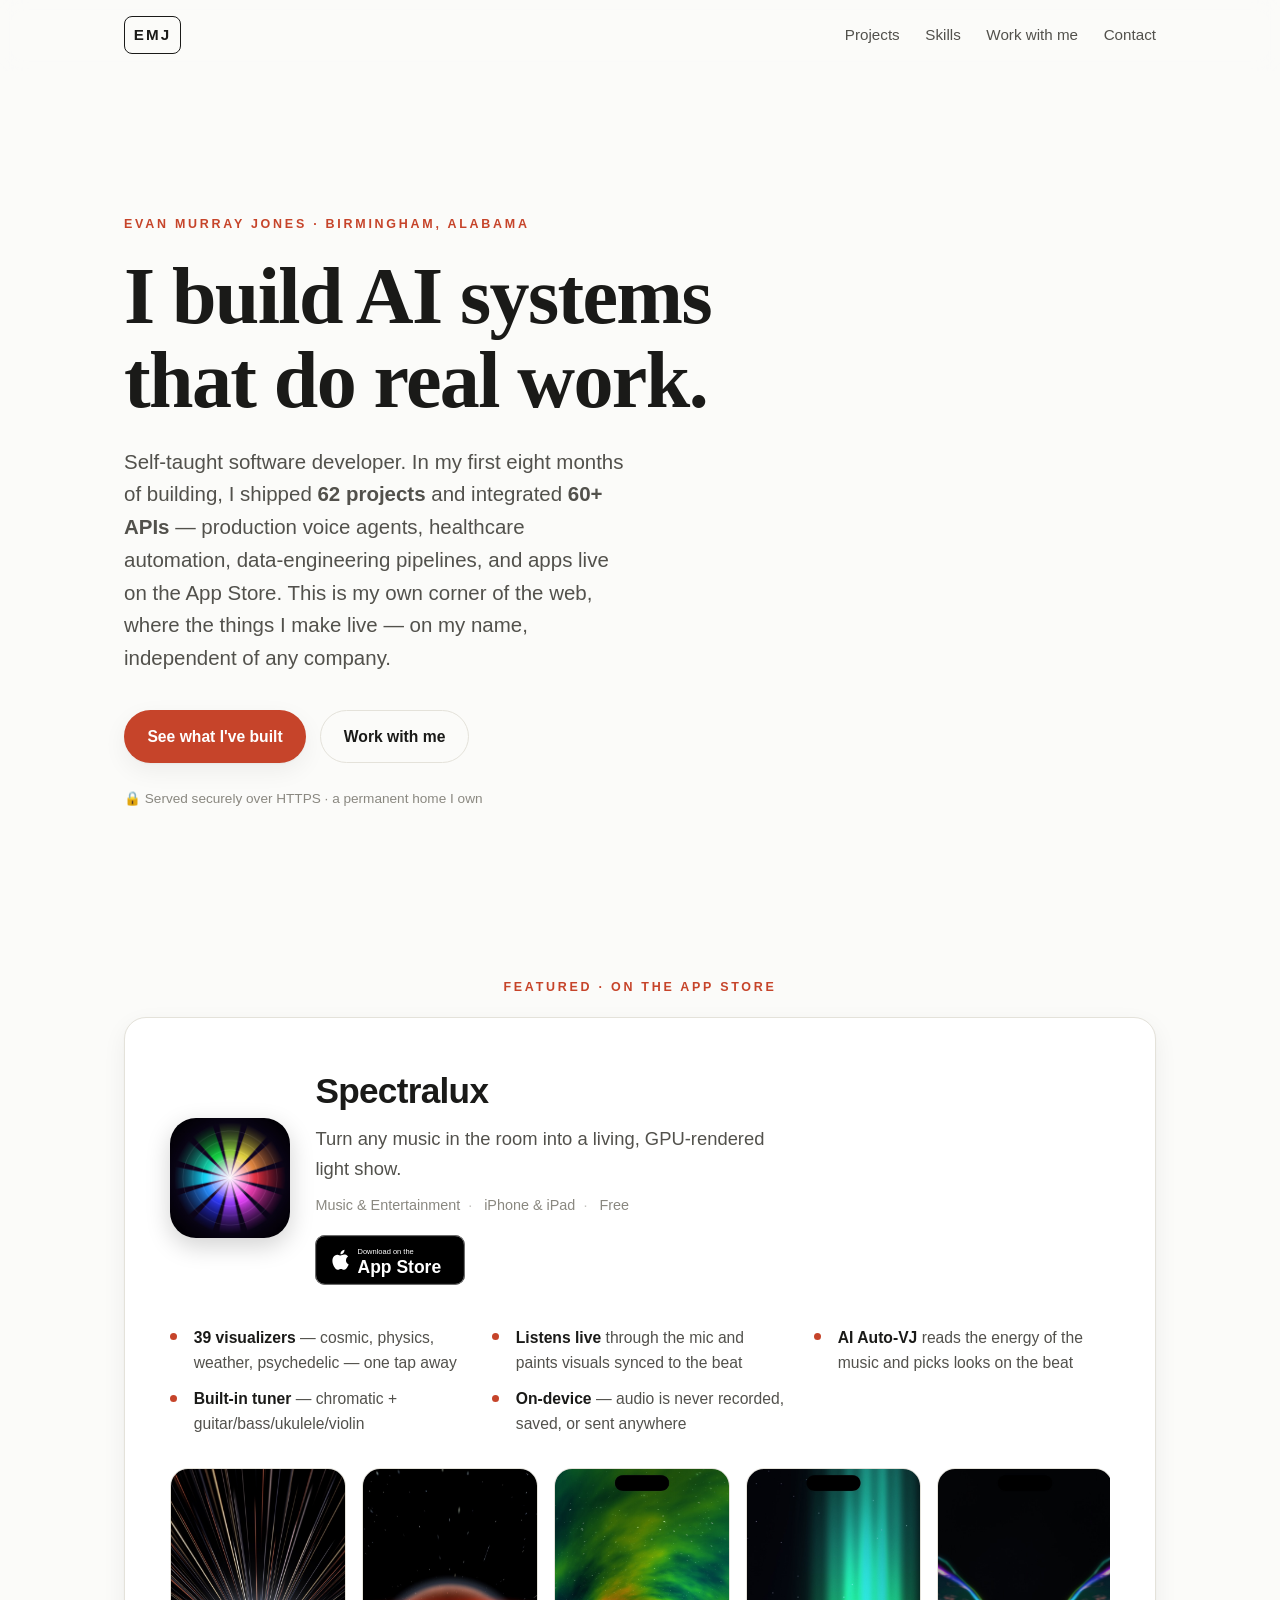
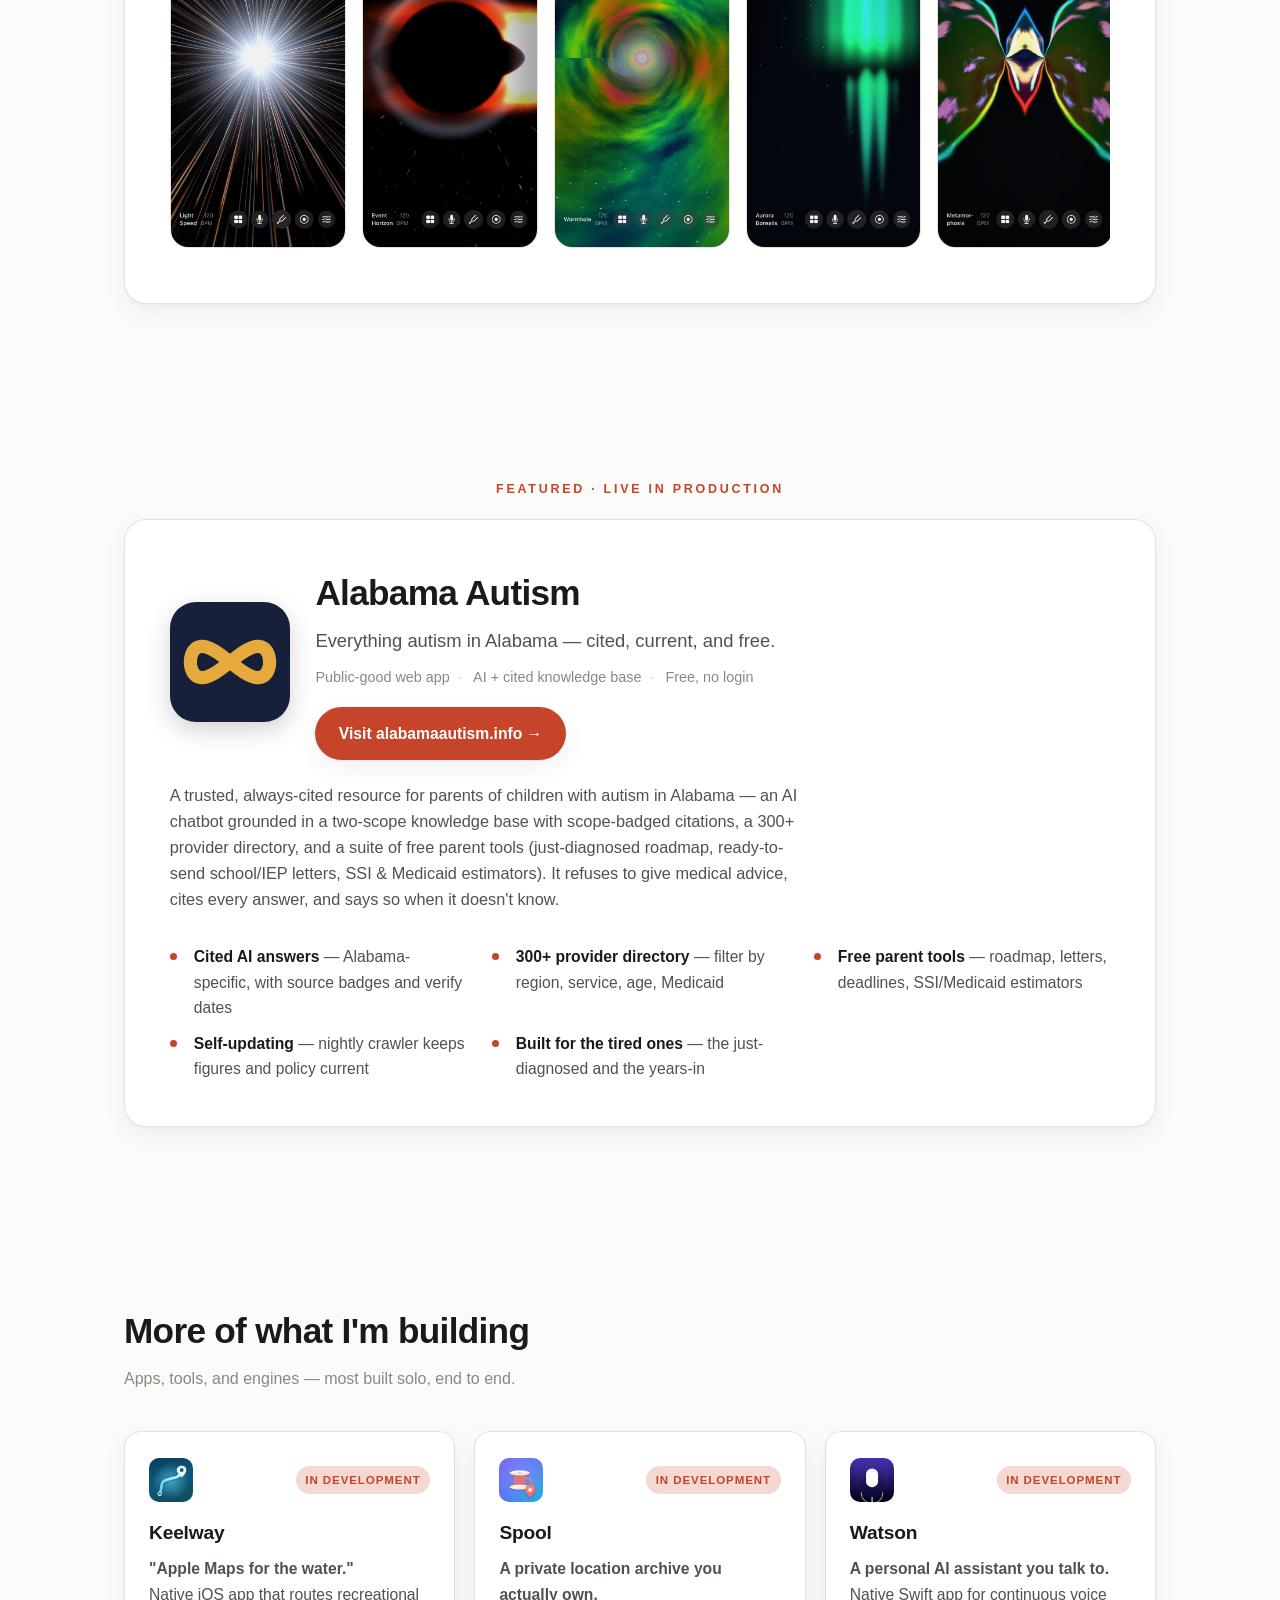
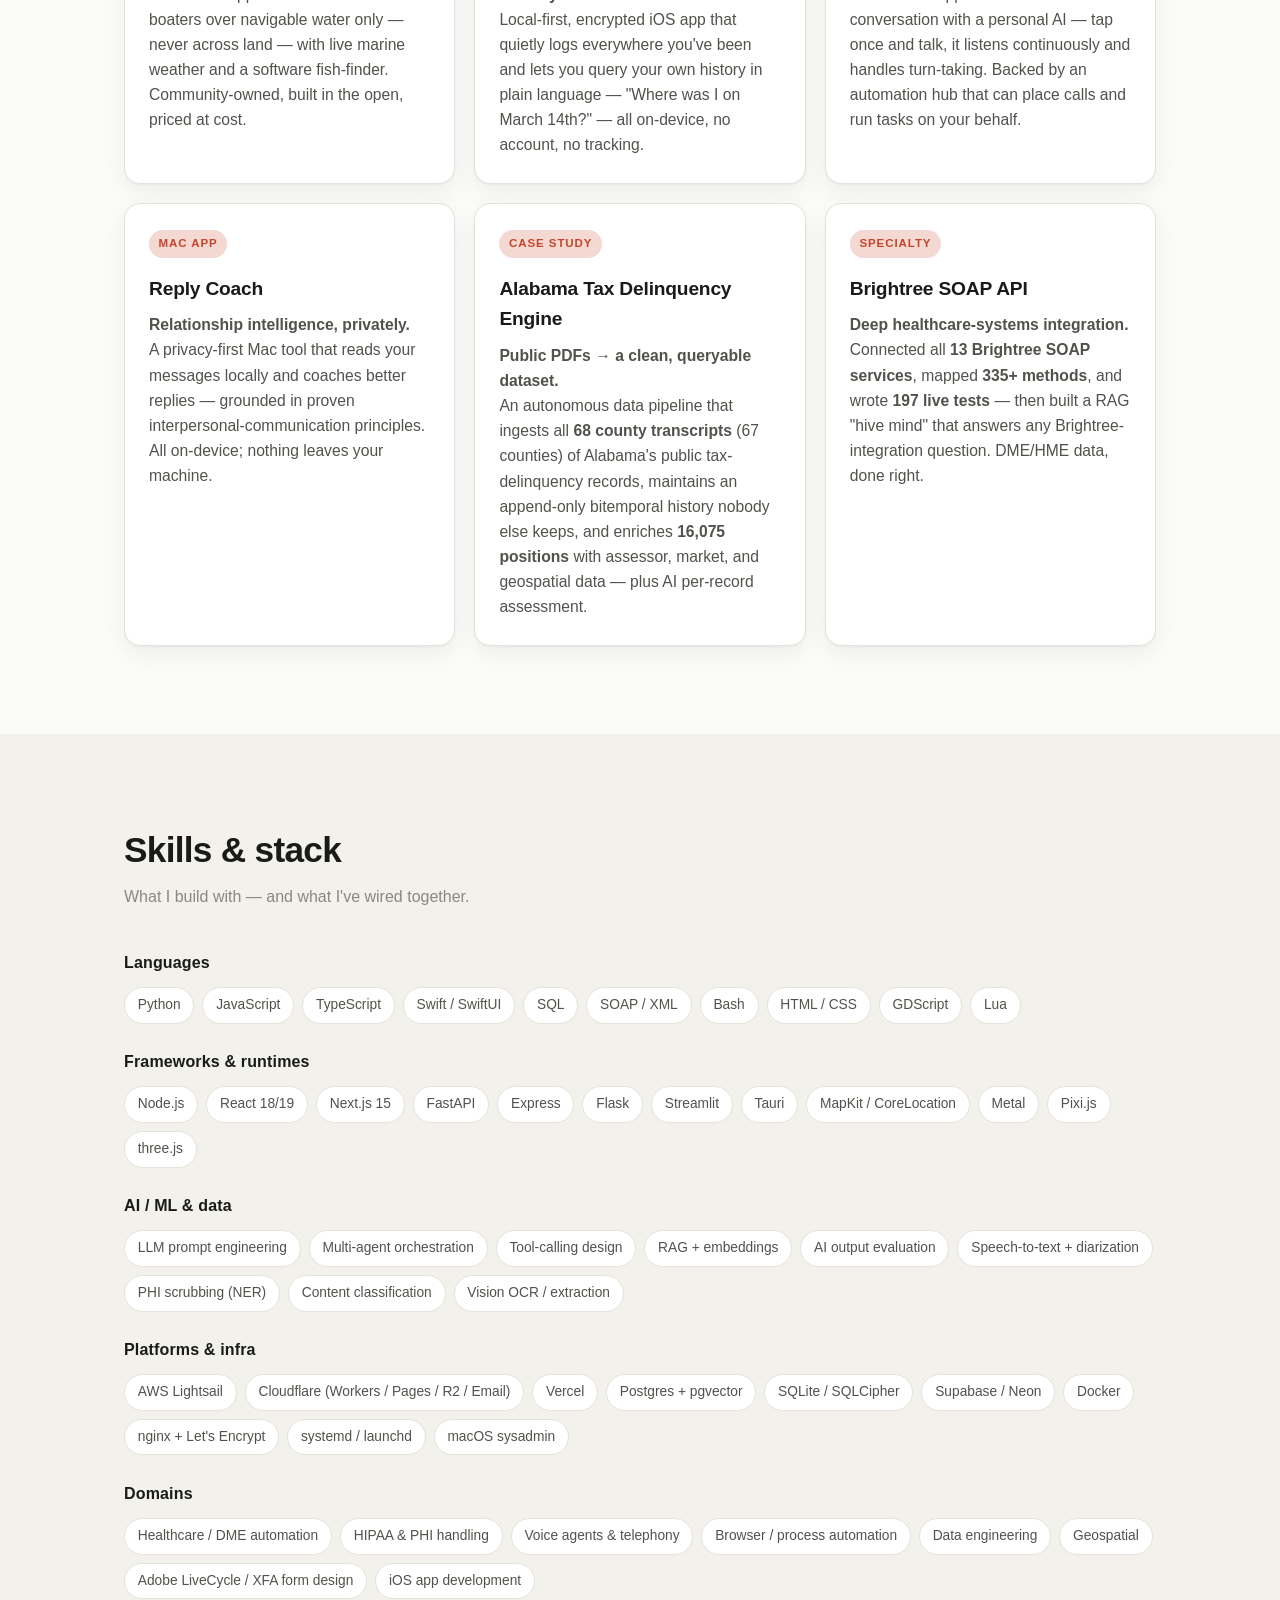
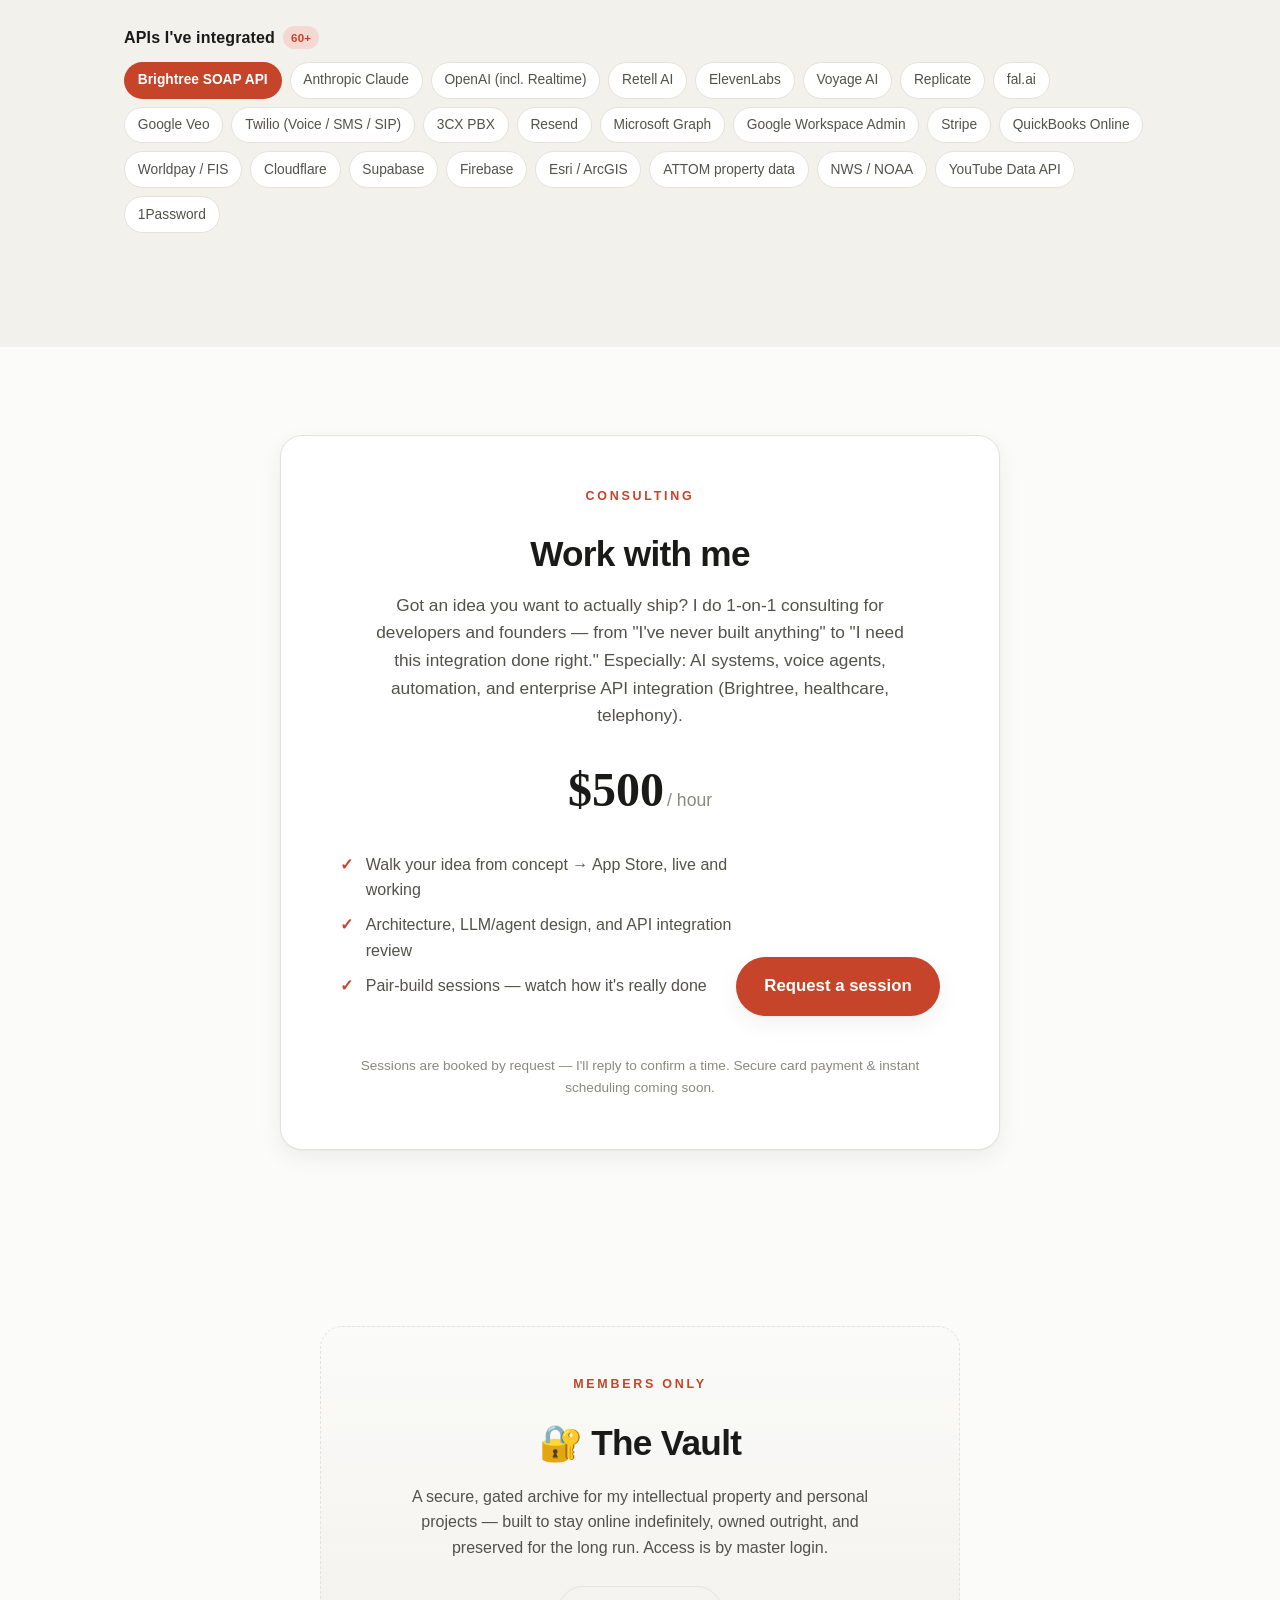
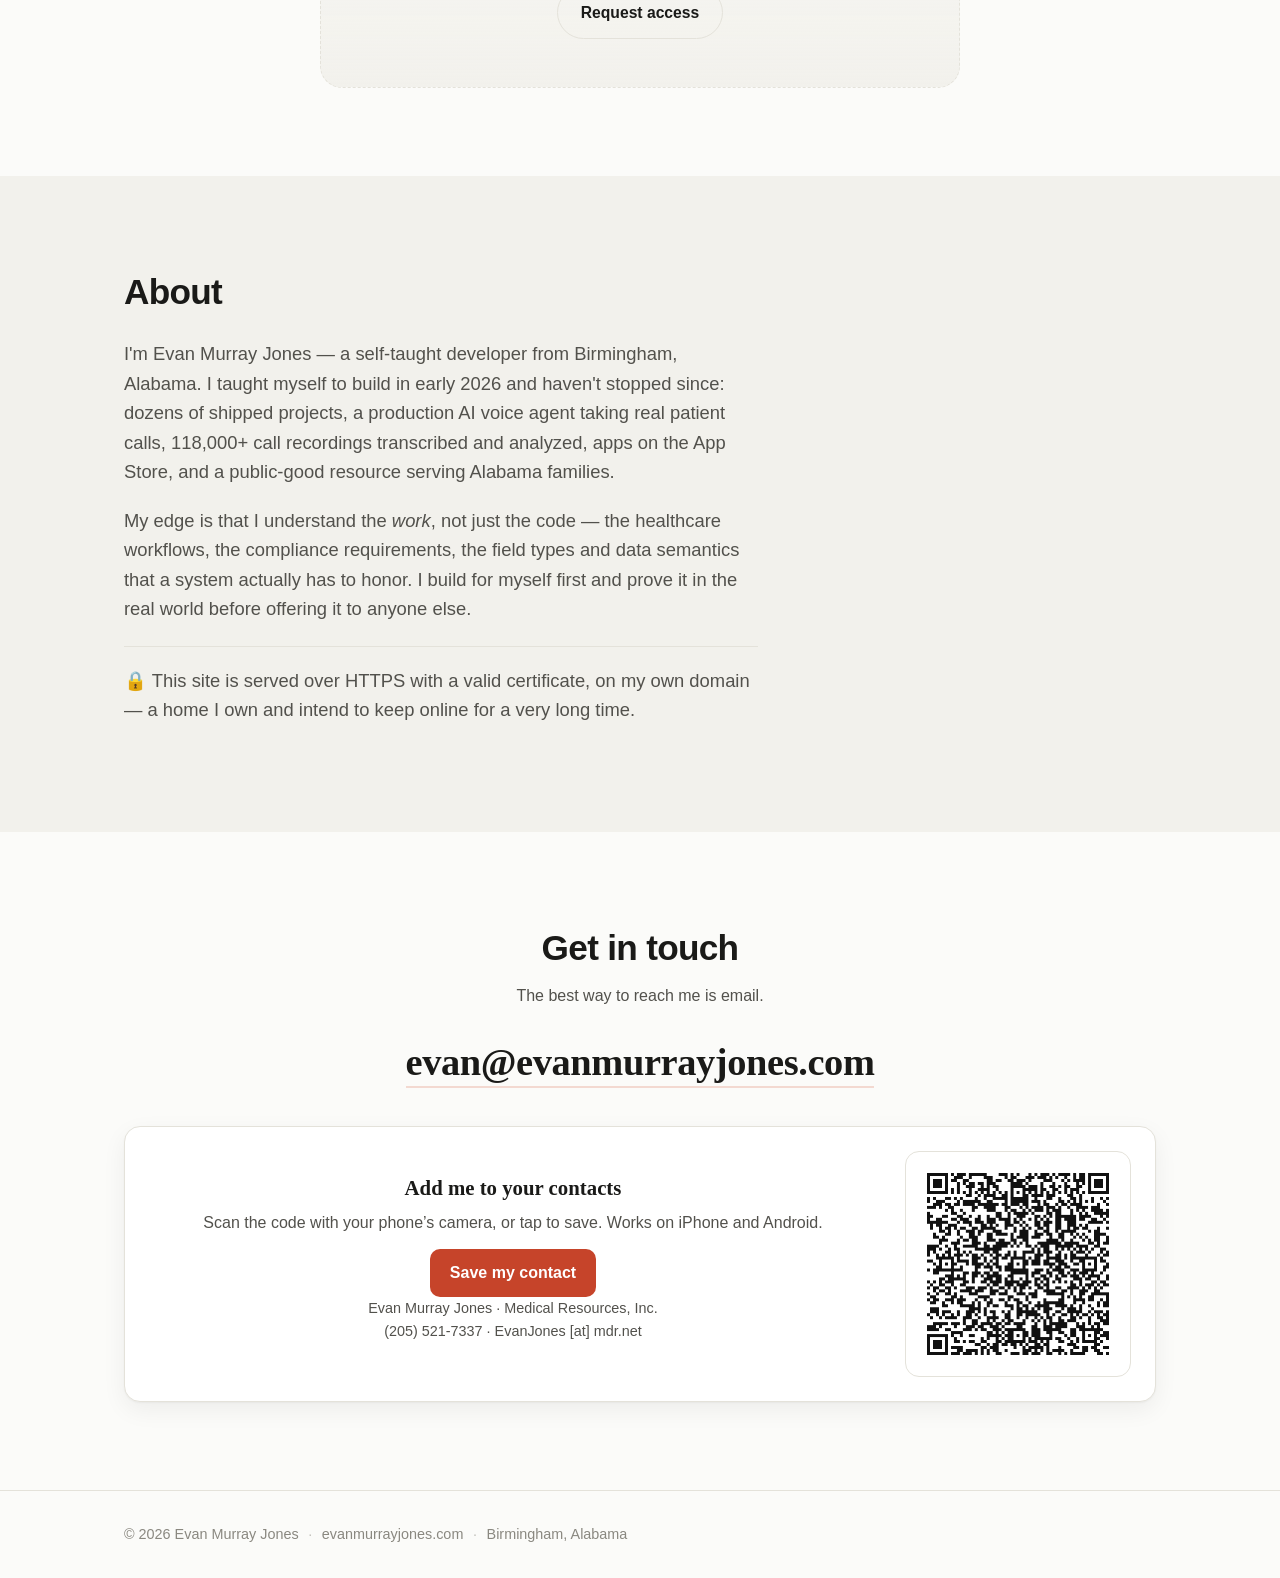
==== commit 7a91908b: "Add public 'add me to contacts' vCard QR to homepage contact section Co-Authored-By: Claude Opus 4.8" ====
--- a/index.html
+++ b/index.html
@@ -329,6 +329,18 @@
       <h2 id="contact-title">Get in touch</h2>
       <p class="contact-lede">The best way to reach me is email.</p>
       <a class="email-link js-email" data-u="evan" data-d="evanmurrayjones.com" href="#">evan <span aria-hidden="true">[at]</span> evanmurrayjones.com</a>
+
+      <div class="vcard-block">
+        <div class="vcard-text">
+          <h3>Add me to your contacts</h3>
+          <p>Scan the code with your phone&rsquo;s camera, or tap to save. Works on iPhone and Android.</p>
+          <a class="btn-save" href="/contact/evan.vcf">Save my contact</a>
+          <p class="vcard-detail">Evan Murray Jones · Medical Resources, Inc.<br />(205) 521-7337 · EvanJones [at] mdr.net</p>
+        </div>
+        <figure class="vcard-qr">
+          <img src="/assets/contact/evan-contact-qr.png" width="200" height="200" loading="lazy" alt="QR code that adds Evan Murray Jones to your phone contacts" />
+        </figure>
+      </div>
     </section>
   </main>
 
--- a/styles.css
+++ b/styles.css
@@ -392,3 +392,15 @@
   .section { padding: 4rem 1.25rem; }
   .btn { flex: 1 1 auto; justify-content: center; }
 }
+
+/* ---- Contact vCard block (add-me-to-contacts QR) ---- */
+.vcard-block { display: flex; gap: 28px; align-items: center; flex-wrap: wrap; margin-top: 32px; padding: 24px; background: var(--surface); border: 1px solid var(--border); border-radius: var(--radius); box-shadow: var(--shadow); }
+.vcard-text { flex: 1 1 260px; min-width: 0; }
+.vcard-text h3 { margin: 0 0 6px; font-family: var(--serif); font-size: 1.3rem; }
+.vcard-text > p { margin: 0 0 14px; color: var(--text-soft); }
+.vcard-detail { font-size: .9rem; color: var(--text-soft); }
+.btn-save { display: inline-block; background: var(--accent); color: #fff; font-weight: 600; text-decoration: none; padding: 11px 20px; border-radius: 10px; transition: filter .15s; }
+.btn-save:hover { filter: brightness(1.06); }
+.vcard-qr { margin: 0; flex: 0 0 auto; background: #fff; padding: 12px; border-radius: 14px; border: 1px solid var(--border); }
+.vcard-qr img { display: block; width: 200px; height: 200px; }
+@media (max-width: 560px) { .vcard-block { flex-direction: column; text-align: center; } .vcard-qr { align-self: center; } }
